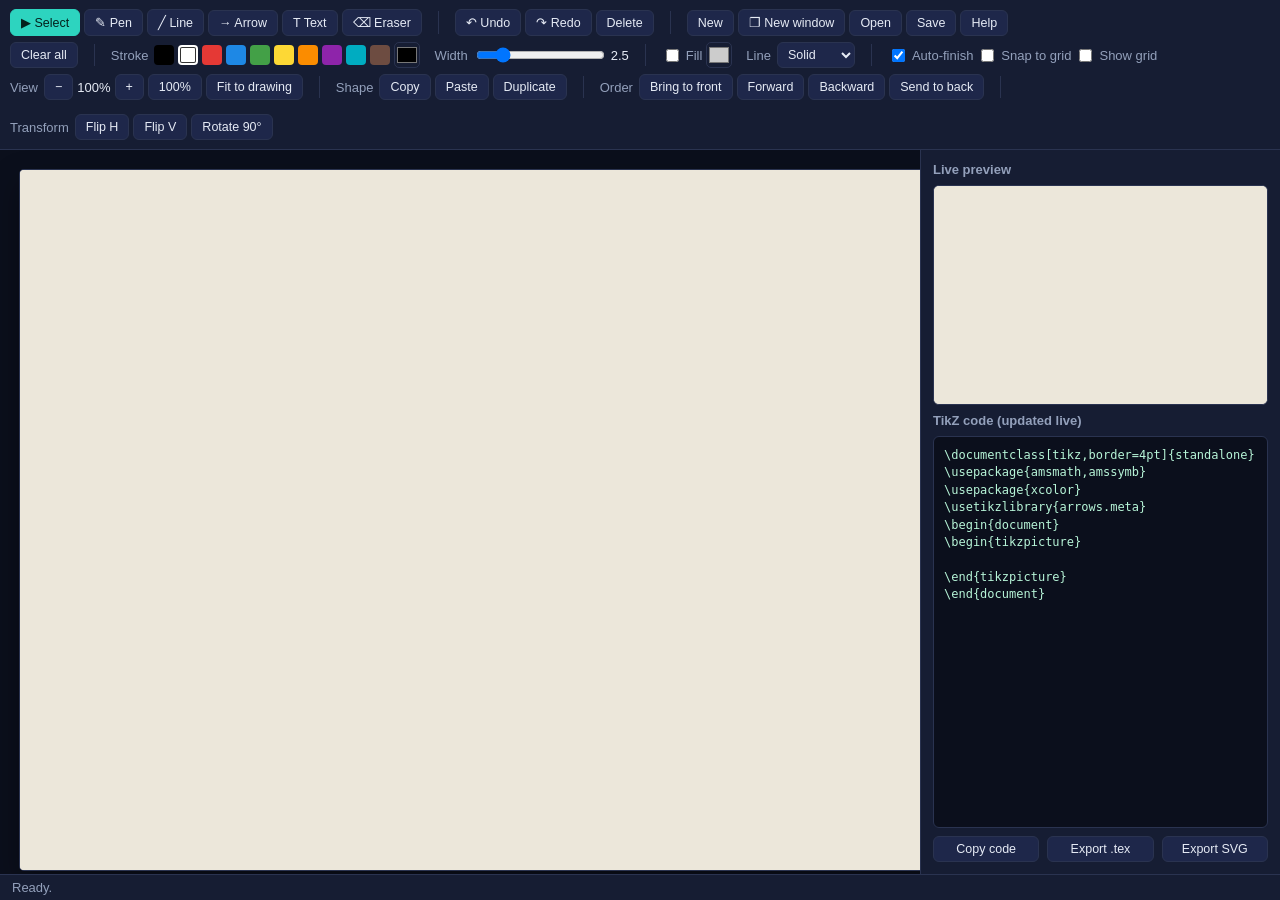
==== docs/index.html @ 329e1f2b "Add Google Search Console verification tag" ====
<!doctype html>
<html lang="fr">
<head>
<meta charset="utf-8" />
<meta name="viewport" content="width=device-width, initial-scale=1" />
<meta name="google-site-verification" content="nwSabsRumpGB6sOMVnJccjSqIy-mAOWAHp2JDzQthoU" />
<title>VanovaTikZSketch — hand-drawn geometry to LaTeX/TikZ</title>
<meta name="description" content="Free browser-based tool that turns hand-drawn geometry and topology sketches into clean TikZ/LaTeX code. Draw with pen, line, arrow and text tools, then export ready-to-compile TikZ, .tex or SVG -- no installation needed." />
<meta name="keywords" content="TikZ, LaTeX, geometry sketch, topology diagram, commutative diagram, quiver, hand-drawn to TikZ, math diagram tool, differential geometry" />
<link rel="canonical" href="https://vanovamaths.github.io/VanovaTikZSketch/" />
<meta property="og:title" content="VanovaTikZSketch — hand-drawn geometry to LaTeX/TikZ" />
<meta property="og:description" content="Free browser-based tool that turns hand-drawn geometry and topology sketches into clean TikZ/LaTeX code. No installation needed." />
<meta property="og:type" content="website" />
<meta property="og:url" content="https://vanovamaths.github.io/VanovaTikZSketch/" />
<meta name="twitter:card" content="summary" />
<meta name="twitter:title" content="VanovaTikZSketch — hand-drawn geometry to LaTeX/TikZ" />
<meta name="twitter:description" content="Free browser-based tool that turns hand-drawn geometry and topology sketches into clean TikZ/LaTeX code." />
<link rel="stylesheet" href="style.css" />
</head>
<body>
  <header id="toolbar">
    <!-- Row 1: Tools -->
    <div class="tb-row">
      <div class="tb-group" id="tools">
        <button data-tool="select" class="tool active" title="Select / Move (V)">&#9654; Select</button>
        <button data-tool="pen" class="tool" title="Pen (freehand)">&#9998; Pen</button>
        <button data-tool="line" class="tool" title="Line">&#9585; Line</button>
        <button data-tool="arrow" class="tool" title="Arrow">&#8594; Arrow</button>
        <button data-tool="text" class="tool" title="Text / LaTeX">T Text</button>
        <button data-tool="eraser" class="tool" title="Eraser">&#9003; Eraser</button>
      </div>
      <div class="tb-sep"></div>
      <div class="tb-group">
        <button id="btn-undo" title="Undo (Ctrl+Z)">&#8630; Undo</button>
        <button id="btn-redo" title="Redo (Ctrl+Shift+Z)">&#8631; Redo</button>
        <button id="btn-delete" title="Delete selected (Del)">Delete</button>
      </div>
      <div class="tb-sep"></div>
      <div class="tb-group">
        <button id="btn-new" title="New blank window (Ctrl+Shift+N)">New</button>
        <button id="btn-new-window" title="New blank window">&#10064; New window</button>
        <button id="btn-open" title="Open project (.json)">Open</button>
        <button id="btn-save" title="Save project (.json)">Save</button>
        <button id="btn-help" title="Help">Help</button>
      </div>
    </div>

    <!-- Row 2: Design (style / options / presets) -->
    <div class="tb-row">
      <div class="tb-group">
        <button id="btn-clear" title="Clear all">Clear all</button>
      </div>
      <div class="tb-sep"></div>
      <div class="tb-group">
        <span class="tb-label">Stroke</span>
        <div id="palette"></div>
        <input type="color" id="color-picker" value="#000000" title="Custom color" />
      </div>
      <div class="tb-group">
        <span class="tb-label">Width</span>
        <input type="range" id="width-slider" min="1" max="10" step="0.5" value="2.5" />
        <span id="width-value">2.5</span>
      </div>
      <div class="tb-sep"></div>
      <div class="tb-group">
        <label><input type="checkbox" id="fill-toggle" /> Fill</label>
        <input type="color" id="fill-color" value="#cccccc" title="Fill color" />
      </div>
      <div class="tb-group" id="head-style-group" style="display:none;">
        <span class="tb-label">Head</span>
        <select id="head-style">
          <option value="stealth">Stealth</option>
          <option value="classical">Classical</option>
          <option value="harpoon">Harpoon</option>
          <option value="none">None</option>
        </select>
      </div>
      <div class="tb-group" id="curve-group" style="display:none;" title="Quiver-style bend: curves a line/arrow away from a straight chord (used for parallel morphisms in commutative diagrams)">
        <span class="tb-label">Curve</span>
        <input type="range" id="curve-slider" min="-80" max="80" step="2" value="0" />
        <span id="curve-value">0</span>
        <button id="btn-reverse-arrow" title="Reverse direction (swap endpoints, keep the same curve)">&#8646; Reverse</button>
      </div>
      <div class="tb-group">
        <span class="tb-label">Line</span>
        <select id="line-style">
          <option value="solid">Solid</option>
          <option value="dashed">Dashed</option>
          <option value="dotted">Dotted</option>
        </select>
      </div>
      <div class="tb-sep"></div>
      <div class="tb-group">
        <label><input type="checkbox" id="auto-finish" checked /> Auto-finish</label>
        <label><input type="checkbox" id="snap-grid" /> Snap to grid</label>
        <label><input type="checkbox" id="show-grid" /> Show grid</label>
      </div>
    </div>

    <!-- Row 3: Navigation + Arrange -->
    <div class="tb-row">
      <div class="tb-group">
        <span class="tb-label">View</span>
        <button id="btn-zoom-out" title="Zoom out">&minus;</button>
        <span id="zoom-label">100%</span>
        <button id="btn-zoom-in" title="Zoom in">+</button>
        <button id="btn-zoom-reset" title="Reset zoom to 100%">100%</button>
        <button id="btn-fit" title="Frame the whole drawing">Fit to drawing</button>
      </div>
      <div class="tb-sep"></div>
      <div class="tb-group">
        <span class="tb-label">Shape</span>
        <button id="btn-copy-shape" title="Copy (Ctrl/Cmd+C)">Copy</button>
        <button id="btn-paste-shape" title="Paste (Ctrl/Cmd+V)">Paste</button>
        <button id="btn-duplicate-shape" title="Duplicate (Ctrl/Cmd+D)">Duplicate</button>
      </div>
      <div class="tb-sep"></div>
      <div class="tb-group">
        <span class="tb-label">Order</span>
        <button id="btn-front" title="Bring to front">Bring to front</button>
        <button id="btn-forward" title="Forward">Forward</button>
        <button id="btn-backward" title="Backward">Backward</button>
        <button id="btn-back" title="Send to back">Send to back</button>
      </div>
      <div class="tb-sep"></div>
      <div class="tb-group">
        <span class="tb-label">Transform</span>
        <button id="btn-flip-h" title="Mirror left-right">Flip H</button>
        <button id="btn-flip-v" title="Mirror top-bottom">Flip V</button>
        <button id="btn-rotate" title="Rotate 90° clockwise">Rotate 90&deg;</button>
      </div>
    </div>
  </header>

  <main id="workspace">
    <div id="canvas-wrap">
      <canvas id="canvas" width="1000" height="700"></canvas>
    </div>
    <aside id="side-panel">
      <div class="panel-title">Live preview</div>
      <div id="preview-wrap"><canvas id="preview-canvas" width="360" height="220"></canvas></div>

      <div class="panel-title">TikZ code (updated live)</div>
      <textarea id="tikz-output" readonly spellcheck="false"></textarea>
      <div class="panel-buttons">
        <button id="btn-copy">Copy code</button>
        <button id="btn-download-tex">Export .tex</button>
        <button id="btn-download-svg">Export SVG</button>
      </div>
    </aside>
  </main>

  <footer id="statusbar">
    <span id="status-text">Ready.</span>
  </footer>

  <input type="file" id="file-input" accept="application/json" style="display:none" />

  <script src="js/smoothing.js"></script>
  <script src="js/curvefit.js"></script>
  <script src="js/latex-render.js"></script>
  <script src="js/shapes.js"></script>
  <script src="js/tikz-export.js"></script>
  <script src="js/app.js"></script>
</body>
</html>
---- docs/style.css ----
:root {
  --bg: #0f1526;
  --bg2: #161d33;
  --accent: #2dd4bf;
  --accent2: #2563eb;
  --text: #e6ebf5;
  --muted: #93a0bb;
  --border: #2a3350;
}

* { box-sizing: border-box; }

html, body {
  margin: 0;
  height: 100%;
  background: var(--bg);
  color: var(--text);
  font-family: -apple-system, BlinkMacSystemFont, "Segoe UI", Helvetica, Arial, sans-serif;
  font-size: 13px;
}

body { display: flex; flex-direction: column; height: 100vh; }

#toolbar {
  background: var(--bg2);
  border-bottom: 1px solid var(--border);
  padding: 6px 10px;
}

.tb-row {
  display: flex;
  flex-wrap: wrap;
  align-items: center;
  gap: 14px;
  padding: 3px 0;
}

.tb-group {
  display: flex;
  align-items: center;
  gap: 4px;
}

.tb-sep {
  width: 1px;
  align-self: stretch;
  background: var(--border);
  margin: 2px 2px;
}

.tb-label { color: var(--muted); margin-right: 2px; }
.tb-group label { display: flex; align-items: center; gap: 4px; color: var(--muted); }

button, select, input[type="range"] {
  font-family: inherit;
  font-size: 12.5px;
}

button {
  background: #1e274a;
  color: var(--text);
  border: 1px solid var(--border);
  border-radius: 6px;
  padding: 5px 10px;
  cursor: pointer;
}

button:hover { background: #283058; }
button.active { background: var(--accent); color: #04211d; border-color: var(--accent); }

select {
  background: #1e274a;
  color: var(--text);
  border: 1px solid var(--border);
  border-radius: 6px;
  padding: 4px 6px;
}

#palette { display: flex; gap: 4px; }
#palette .swatch {
  width: 20px; height: 20px; border-radius: 4px; cursor: pointer;
  border: 2px solid transparent;
}
#palette .swatch.active { border-color: var(--accent); }

input[type="color"] {
  width: 26px; height: 26px; padding: 0; border: 1px solid var(--border);
  border-radius: 5px; background: none; cursor: pointer;
}

#workspace {
  flex: 1;
  display: flex;
  overflow: hidden;
}

#canvas-wrap {
  flex: 1;
  overflow: auto;
  background: #0b0f1c;
  display: flex;
  align-items: flex-start;
  justify-content: flex-start;
  padding: 20px;
}

#canvas {
  background: #ece7da;
  border-radius: 4px;
  box-shadow: 0 0 0 1px var(--border), 0 12px 30px rgba(0,0,0,0.35);
  cursor: crosshair;
  touch-action: none;
}

#side-panel {
  width: 360px;
  border-left: 1px solid var(--border);
  background: var(--bg2);
  display: flex;
  flex-direction: column;
  padding: 12px;
  gap: 8px;
}

.panel-title { color: var(--muted); font-weight: 600; }

#preview-wrap {
  background: #ece7da;
  border: 1px solid var(--border);
  border-radius: 6px;
  height: 220px;
  display: flex;
  align-items: center;
  justify-content: center;
  overflow: hidden;
}
#preview-canvas { width: 100%; height: 100%; }

#tikz-output {
  flex: 1;
  min-height: 160px;
  resize: none;
  background: #0b0f1c;
  color: #b7f5d8;
  border: 1px solid var(--border);
  border-radius: 6px;
  padding: 10px;
  font-family: ui-monospace, SFMono-Regular, Menlo, Consolas, monospace;
  font-size: 12px;
  line-height: 1.45;
}

.panel-buttons { display: flex; gap: 8px; }
.panel-buttons button { flex: 1; }

#statusbar {
  background: var(--bg2);
  border-top: 1px solid var(--border);
  padding: 5px 12px;
  display: flex;
  justify-content: space-between;
  color: var(--muted);
}
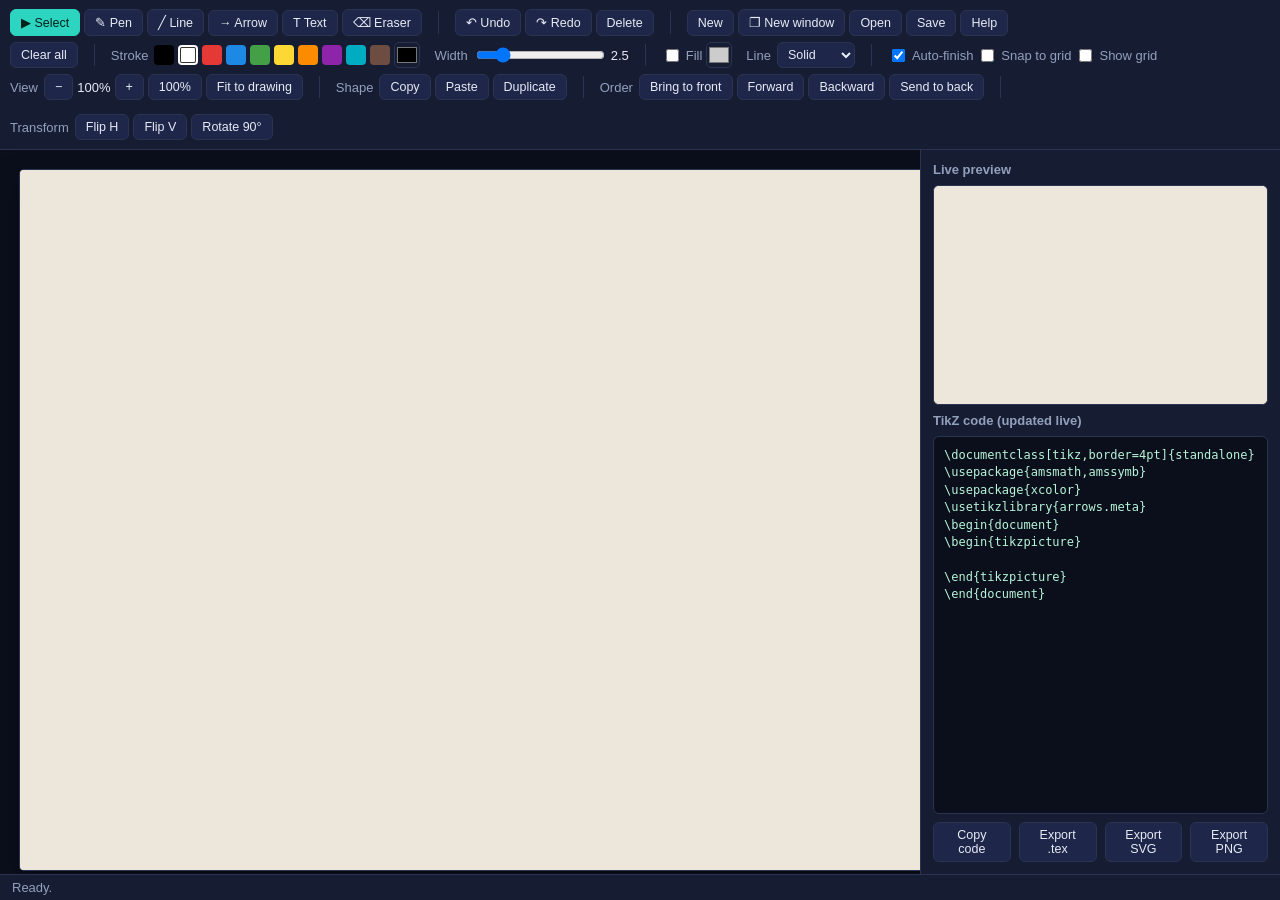
==== commit 40e16210: "Fix unused color export, add PNG export, add text font-size control" ====
--- a/docs/index.html
+++ b/docs/index.html
@@ -60,6 +60,11 @@
         <span class="tb-label">Width</span>
         <input type="range" id="width-slider" min="1" max="10" step="0.5" value="2.5" />
         <span id="width-value">2.5</span>
+      </div>
+      <div class="tb-group" id="fontsize-group" style="display:none;" title="Text size (object names, symbols)">
+        <span class="tb-label">Font size</span>
+        <input type="range" id="fontsize-slider" min="10" max="48" step="1" value="16" />
+        <span id="fontsize-value">16</span>
       </div>
       <div class="tb-sep"></div>
       <div class="tb-group">
@@ -146,6 +151,7 @@
         <button id="btn-copy">Copy code</button>
         <button id="btn-download-tex">Export .tex</button>
         <button id="btn-download-svg">Export SVG</button>
+        <button id="btn-download-png">Export PNG</button>
       </div>
     </aside>
   </main>
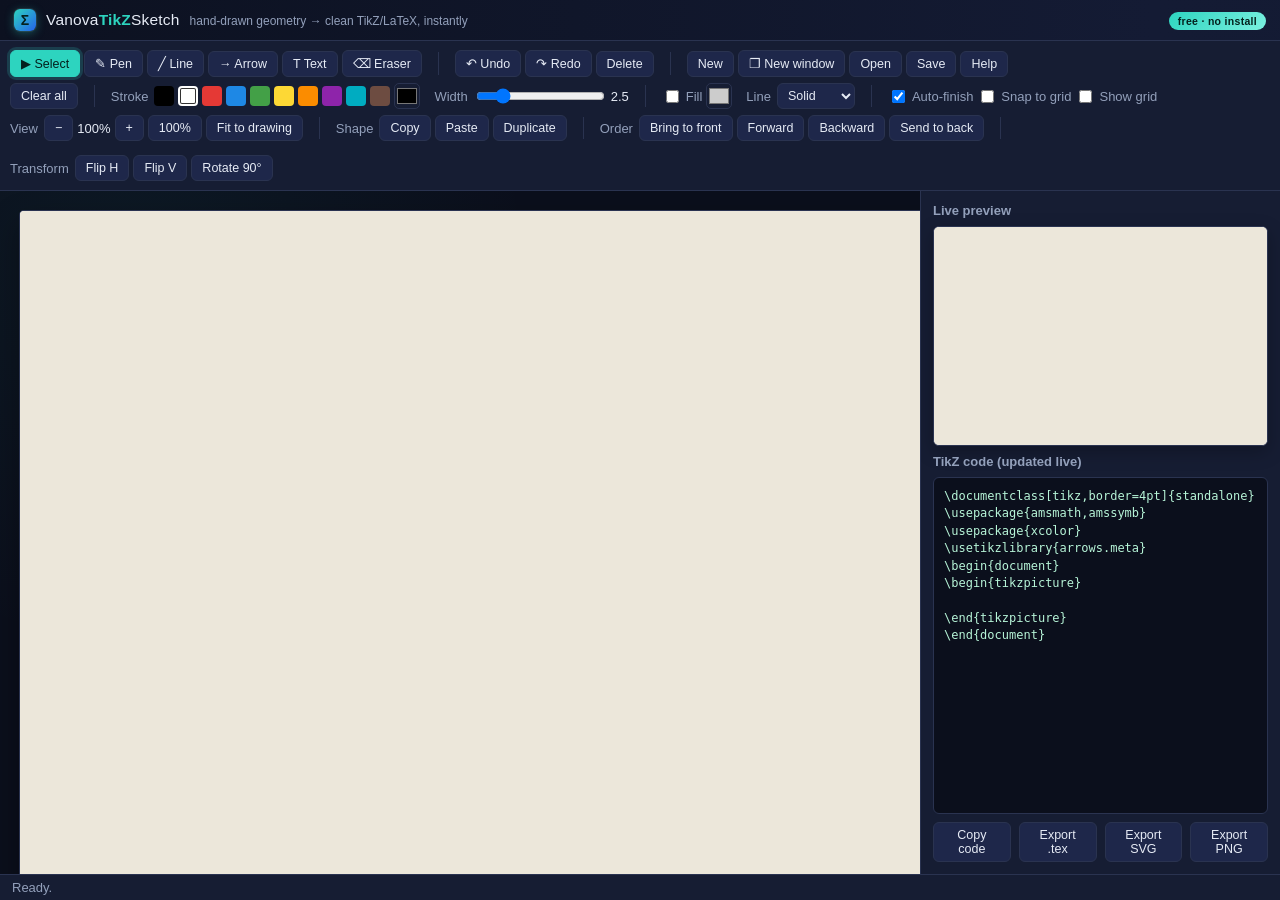
==== commit d1e68e82: "Sharper PNG export, infinite canvas in all directions, animated/polished UI" ====
--- a/docs/index.html
+++ b/docs/index.html
@@ -18,6 +18,15 @@
 <link rel="stylesheet" href="style.css" />
 </head>
 <body>
+  <div id="brandbar">
+    <div id="brandbar-inner">
+      <span id="brand-mark">&Sigma;</span>
+      <span id="brand-name">Vanova<strong>TikZ</strong>Sketch</span>
+      <span id="brand-tagline">hand-drawn geometry &rarr; clean TikZ/LaTeX, instantly</span>
+      <span id="brand-badge">free &middot; no install</span>
+    </div>
+  </div>
+
   <header id="toolbar">
     <!-- Row 1: Tools -->
     <div class="tb-row">
@@ -170,3 +179,4 @@
   <script src="js/app.js"></script>
 </body>
 </html>
+
--- a/docs/style.css
+++ b/docs/style.css
@@ -21,10 +21,81 @@
 
 body { display: flex; flex-direction: column; height: 100vh; }
 
+/* ------------------------------------------------------------ brand bar */
+#brandbar {
+  background: linear-gradient(90deg, #0c1120, #141b34 45%, #101a30 100%);
+  background-size: 200% 100%;
+  animation: brandSheen 10s ease-in-out infinite;
+  border-bottom: 1px solid var(--border);
+  padding: 9px 14px;
+  overflow: hidden;
+}
+@keyframes brandSheen {
+  0%, 100% { background-position: 0% 50%; }
+  50% { background-position: 100% 50%; }
+}
+#brandbar-inner {
+  display: flex;
+  align-items: baseline;
+  gap: 10px;
+  max-width: 1400px;
+  margin: 0 auto;
+  animation: fadeInDown 0.5s ease both;
+}
+#brand-mark {
+  display: inline-flex;
+  align-items: center;
+  justify-content: center;
+  width: 22px; height: 22px;
+  border-radius: 6px;
+  background: linear-gradient(135deg, var(--accent), var(--accent2));
+  color: #04211d;
+  font-weight: 800;
+  font-size: 14px;
+  line-height: 1;
+  box-shadow: 0 0 0 1px rgba(255,255,255,0.08), 0 2px 10px rgba(45,212,191,0.35);
+}
+#brand-name {
+  font-size: 15.5px;
+  font-weight: 500;
+  letter-spacing: 0.2px;
+  color: var(--text);
+}
+#brand-name strong {
+  color: var(--accent);
+  font-weight: 800;
+}
+#brand-tagline {
+  color: var(--muted);
+  font-size: 12px;
+  flex: 1;
+}
+#brand-badge {
+  font-size: 10.5px;
+  color: #04211d;
+  background: linear-gradient(135deg, var(--accent), #7bf0e0);
+  padding: 3px 9px;
+  border-radius: 999px;
+  font-weight: 700;
+  letter-spacing: 0.3px;
+  white-space: nowrap;
+}
+
+@keyframes fadeInDown {
+  from { opacity: 0; transform: translateY(-6px); }
+  to { opacity: 1; transform: translateY(0); }
+}
+@keyframes fadeInUp {
+  from { opacity: 0; transform: translateY(10px); }
+  to { opacity: 1; transform: translateY(0); }
+}
+
 #toolbar {
   background: var(--bg2);
   border-bottom: 1px solid var(--border);
   padding: 6px 10px;
+  animation: fadeInDown 0.5s ease both;
+  animation-delay: 0.05s;
 }
 
 .tb-row {
@@ -63,10 +134,28 @@
   border-radius: 6px;
   padding: 5px 10px;
   cursor: pointer;
-}
-
-button:hover { background: #283058; }
-button.active { background: var(--accent); color: #04211d; border-color: var(--accent); }
+  transition: background-color 0.15s ease, border-color 0.15s ease,
+              transform 0.1s ease, box-shadow 0.15s ease;
+}
+
+button:hover { background: #283058; border-color: #394480; transform: translateY(-1px); }
+button:active { transform: translateY(0); }
+button.active {
+  background: var(--accent);
+  color: #04211d;
+  border-color: var(--accent);
+  box-shadow: 0 0 0 3px rgba(45,212,191,0.18);
+  animation: activePulse 2.2s ease-in-out infinite;
+}
+@keyframes activePulse {
+  0%, 100% { box-shadow: 0 0 0 3px rgba(45,212,191,0.18); }
+  50% { box-shadow: 0 0 0 5px rgba(45,212,191,0.30); }
+}
+
+button:focus-visible, select:focus-visible, input:focus-visible {
+  outline: 2px solid var(--accent);
+  outline-offset: 1px;
+}
 
 select {
   background: #1e274a;
@@ -74,14 +163,17 @@
   border: 1px solid var(--border);
   border-radius: 6px;
   padding: 4px 6px;
+  transition: border-color 0.15s ease;
 }
 
 #palette { display: flex; gap: 4px; }
 #palette .swatch {
   width: 20px; height: 20px; border-radius: 4px; cursor: pointer;
   border: 2px solid transparent;
-}
-#palette .swatch.active { border-color: var(--accent); }
+  transition: transform 0.12s ease, border-color 0.12s ease;
+}
+#palette .swatch:hover { transform: scale(1.15); }
+#palette .swatch.active { border-color: var(--accent); transform: scale(1.1); }
 
 input[type="color"] {
   width: 26px; height: 26px; padding: 0; border: 1px solid var(--border);
@@ -92,12 +184,17 @@
   flex: 1;
   display: flex;
   overflow: hidden;
+  animation: fadeInUp 0.5s ease both;
+  animation-delay: 0.1s;
 }
 
 #canvas-wrap {
   flex: 1;
   overflow: auto;
   background: #0b0f1c;
+  background-image:
+    radial-gradient(circle at 15% 10%, rgba(45,212,191,0.05), transparent 40%),
+    radial-gradient(circle at 85% 90%, rgba(37,99,235,0.06), transparent 45%);
   display: flex;
   align-items: flex-start;
   justify-content: flex-start;
@@ -105,11 +202,12 @@
 }
 
 #canvas {
-  background: #ece7da;
+  background: #f7f6f1;
   border-radius: 4px;
   box-shadow: 0 0 0 1px var(--border), 0 12px 30px rgba(0,0,0,0.35);
   cursor: crosshair;
   touch-action: none;
+  transition: box-shadow 0.2s ease;
 }
 
 #side-panel {
@@ -125,7 +223,7 @@
 .panel-title { color: var(--muted); font-weight: 600; }
 
 #preview-wrap {
-  background: #ece7da;
+  background: #f7f6f1;
   border: 1px solid var(--border);
   border-radius: 6px;
   height: 220px;
@@ -133,6 +231,7 @@
   align-items: center;
   justify-content: center;
   overflow: hidden;
+  box-shadow: 0 6px 18px rgba(0,0,0,0.25);
 }
 #preview-canvas { width: 100%; height: 100%; }
 
@@ -152,6 +251,7 @@
 
 .panel-buttons { display: flex; gap: 8px; }
 .panel-buttons button { flex: 1; }
+.panel-buttons button:hover { background: linear-gradient(135deg, #283058, #32407a); }
 
 #statusbar {
   background: var(--bg2);
@@ -161,3 +261,11 @@
   justify-content: space-between;
   color: var(--muted);
 }
+#status-text { transition: color 0.2s ease; }
+
+@media (prefers-reduced-motion: reduce) {
+  #brandbar, #brandbar-inner, #toolbar, #workspace, button.active {
+    animation: none !important;
+  }
+}
+
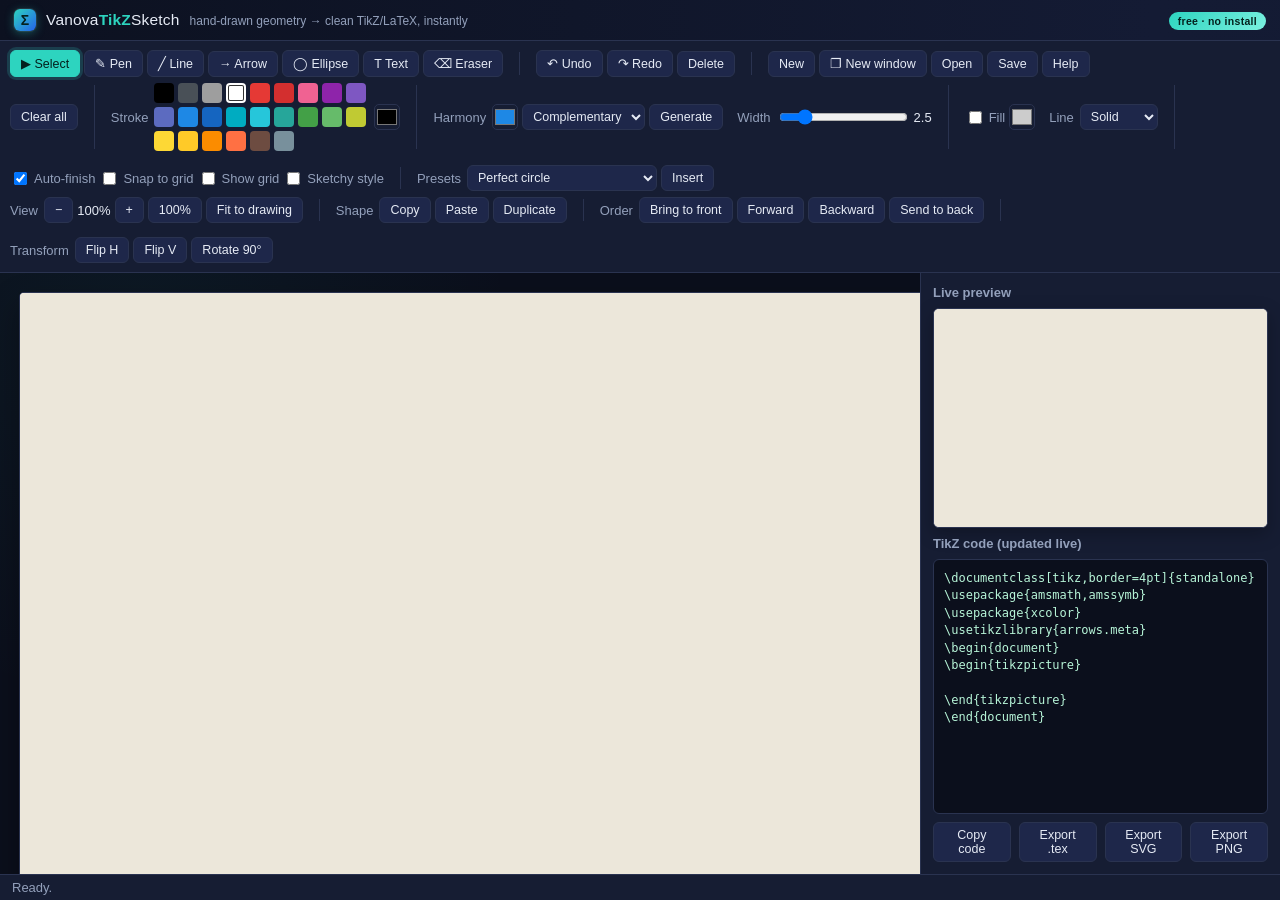
==== commit ff42d3ab: "v2: harmonious palette generator, sketchy/hand-drawn style toggle, ellipse tool, shape presets, infi" ====
--- a/docs/index.html
+++ b/docs/index.html
@@ -35,6 +35,7 @@
         <button data-tool="pen" class="tool" title="Pen (freehand)">&#9998; Pen</button>
         <button data-tool="line" class="tool" title="Line">&#9585; Line</button>
         <button data-tool="arrow" class="tool" title="Arrow">&#8594; Arrow</button>
+        <button data-tool="ellipse" class="tool" title="Ellipse / Circle (click and drag)">&#9711; Ellipse</button>
         <button data-tool="text" class="tool" title="Text / LaTeX">T Text</button>
         <button data-tool="eraser" class="tool" title="Eraser">&#9003; Eraser</button>
       </div>
@@ -64,6 +65,19 @@
         <span class="tb-label">Stroke</span>
         <div id="palette"></div>
         <input type="color" id="color-picker" value="#000000" title="Custom color" />
+      </div>
+      <div class="tb-sep"></div>
+      <div class="tb-group" id="harmony-group" title="Generate a harmonious color palette from a base color (complementary / analogous / triadic / tetradic)">
+        <span class="tb-label">Harmony</span>
+        <input type="color" id="harmony-base" value="#1e88e5" title="Base color" />
+        <select id="harmony-scheme">
+          <option value="complementary">Complementary</option>
+          <option value="analogous">Analogous</option>
+          <option value="triadic">Triadic</option>
+          <option value="tetradic">Tetradic</option>
+        </select>
+        <button id="btn-generate-palette">Generate</button>
+        <div id="palette-generated"></div>
       </div>
       <div class="tb-group">
         <span class="tb-label">Width</span>
@@ -108,6 +122,13 @@
         <label><input type="checkbox" id="auto-finish" checked /> Auto-finish</label>
         <label><input type="checkbox" id="snap-grid" /> Snap to grid</label>
         <label><input type="checkbox" id="show-grid" /> Show grid</label>
+        <label title="Hand-drawn, rough.js/Excalidraw-inspired outline style"><input type="checkbox" id="sketchy-mode" /> Sketchy style</label>
+      </div>
+      <div class="tb-sep"></div>
+      <div class="tb-group">
+        <span class="tb-label">Presets</span>
+        <select id="preset-select"></select>
+        <button id="btn-insert-preset" title="Insert a ready-made shape, centered on the current view">Insert</button>
       </div>
     </div>
 
@@ -176,7 +197,7 @@
   <script src="js/latex-render.js"></script>
   <script src="js/shapes.js"></script>
   <script src="js/tikz-export.js"></script>
+  <script src="js/presets.js"></script>
   <script src="js/app.js"></script>
 </body>
 </html>
-
--- a/docs/style.css
+++ b/docs/style.css
@@ -166,14 +166,17 @@
   transition: border-color 0.15s ease;
 }
 
-#palette { display: flex; gap: 4px; }
-#palette .swatch {
+#palette { display: flex; flex-wrap: wrap; gap: 4px; max-width: 216px; }
+#palette-generated { display: flex; flex-wrap: wrap; gap: 4px; max-width: 168px; margin-left: 6px; }
+#palette .swatch, #palette-generated .swatch {
   width: 20px; height: 20px; border-radius: 4px; cursor: pointer;
   border: 2px solid transparent;
   transition: transform 0.12s ease, border-color 0.12s ease;
 }
-#palette .swatch:hover { transform: scale(1.15); }
+#palette .swatch:hover, #palette-generated .swatch:hover { transform: scale(1.15); }
 #palette .swatch.active { border-color: var(--accent); transform: scale(1.1); }
+#palette-generated:empty { display: none; }
+#harmony-group { flex-wrap: wrap; max-width: 320px; }
 
 input[type="color"] {
   width: 26px; height: 26px; padding: 0; border: 1px solid var(--border);
@@ -208,6 +211,7 @@
   cursor: crosshair;
   touch-action: none;
   transition: box-shadow 0.2s ease;
+  will-change: transform; /* smoother zoom scaling (GPU-composited) */
 }
 
 #side-panel {
@@ -268,4 +272,3 @@
     animation: none !important;
   }
 }
-
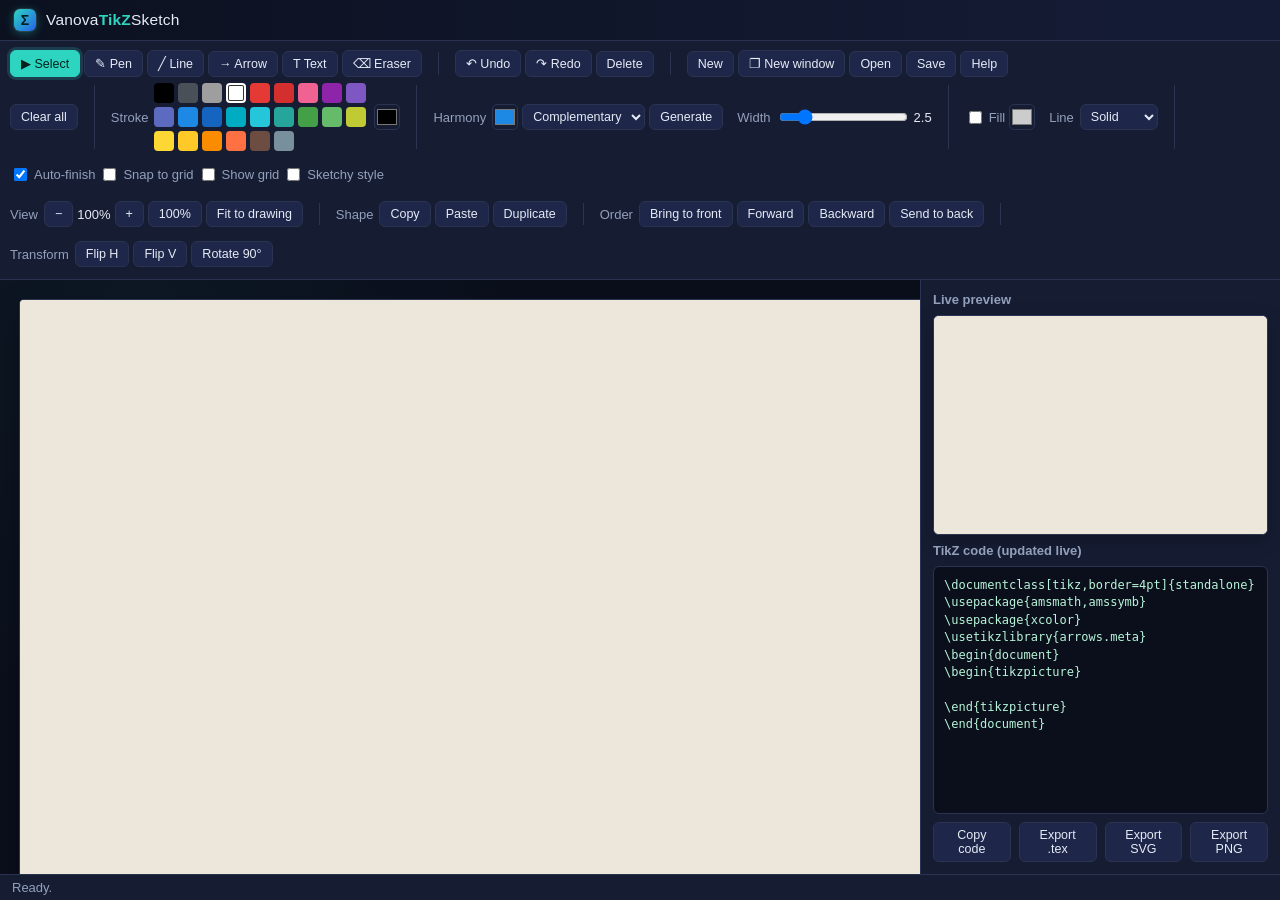
==== commit 7ed0b1de: "Update index.html by removing unnecessary elements Removed brand tagline and some toolbar buttons." ====
--- a/docs/index.html
+++ b/docs/index.html
@@ -22,8 +22,6 @@
     <div id="brandbar-inner">
       <span id="brand-mark">&Sigma;</span>
       <span id="brand-name">Vanova<strong>TikZ</strong>Sketch</span>
-      <span id="brand-tagline">hand-drawn geometry &rarr; clean TikZ/LaTeX, instantly</span>
-      <span id="brand-badge">free &middot; no install</span>
     </div>
   </div>
 
@@ -35,7 +33,6 @@
         <button data-tool="pen" class="tool" title="Pen (freehand)">&#9998; Pen</button>
         <button data-tool="line" class="tool" title="Line">&#9585; Line</button>
         <button data-tool="arrow" class="tool" title="Arrow">&#8594; Arrow</button>
-        <button data-tool="ellipse" class="tool" title="Ellipse / Circle (click and drag)">&#9711; Ellipse</button>
         <button data-tool="text" class="tool" title="Text / LaTeX">T Text</button>
         <button data-tool="eraser" class="tool" title="Eraser">&#9003; Eraser</button>
       </div>
@@ -124,14 +121,7 @@
         <label><input type="checkbox" id="show-grid" /> Show grid</label>
         <label title="Hand-drawn, rough.js/Excalidraw-inspired outline style"><input type="checkbox" id="sketchy-mode" /> Sketchy style</label>
       </div>
-      <div class="tb-sep"></div>
-      <div class="tb-group">
-        <span class="tb-label">Presets</span>
-        <select id="preset-select"></select>
-        <button id="btn-insert-preset" title="Insert a ready-made shape, centered on the current view">Insert</button>
-      </div>
-    </div>
-
+     
     <!-- Row 3: Navigation + Arrange -->
     <div class="tb-row">
       <div class="tb-group">
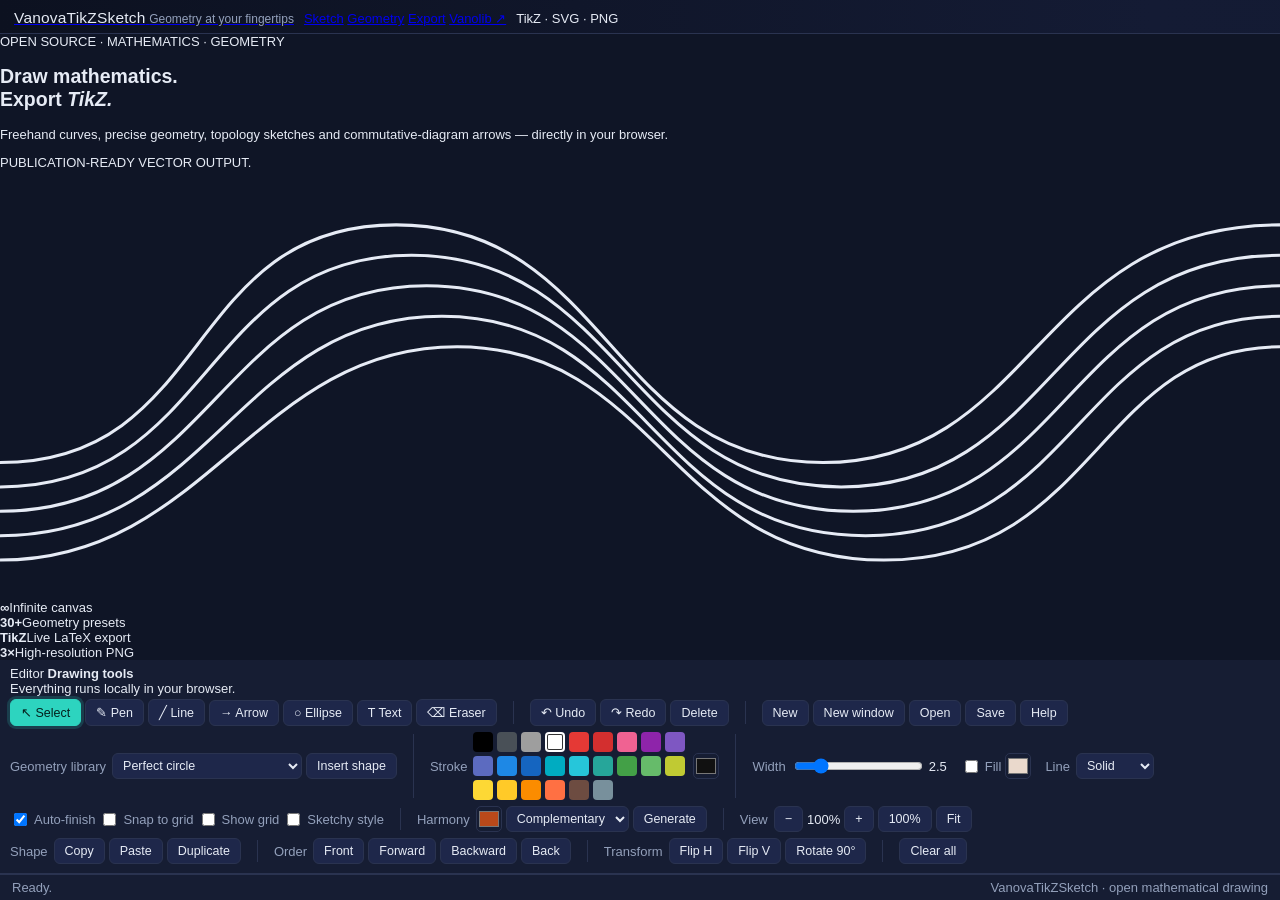
==== commit 56134770: "Redesign web editor with Vanolib visual language" ====
--- a/docs/index.html
+++ b/docs/index.html
@@ -1,72 +1,163 @@
 <!doctype html>
-<html lang="fr">
+<html lang="en">
 <head>
 <meta charset="utf-8" />
 <meta name="viewport" content="width=device-width, initial-scale=1" />
 <meta name="google-site-verification" content="nwSabsRumpGB6sOMVnJccjSqIy-mAOWAHp2JDzQthoU" />
-<title>VanovaTikZSketch — hand-drawn geometry to LaTeX/TikZ</title>
-<meta name="description" content="Free browser-based tool that turns hand-drawn geometry and topology sketches into clean TikZ/LaTeX code. Draw with pen, line, arrow and text tools, then export ready-to-compile TikZ, .tex or SVG -- no installation needed." />
+<title>VanovaTikZSketch — geometry at your fingertips</title>
+<meta name="description" content="A browser-based geometry sketcher for mathematicians. Draw freehand or insert precise geometric forms, then export clean TikZ/LaTeX, SVG and high-resolution PNG." />
 <meta name="keywords" content="TikZ, LaTeX, geometry sketch, topology diagram, commutative diagram, quiver, hand-drawn to TikZ, math diagram tool, differential geometry" />
 <link rel="canonical" href="https://vanovamaths.github.io/VanovaTikZSketch/" />
-<meta property="og:title" content="VanovaTikZSketch — hand-drawn geometry to LaTeX/TikZ" />
-<meta property="og:description" content="Free browser-based tool that turns hand-drawn geometry and topology sketches into clean TikZ/LaTeX code. No installation needed." />
+<meta property="og:title" content="VanovaTikZSketch — geometry at your fingertips" />
+<meta property="og:description" content="Draw mathematical geometry in the browser and export publication-ready TikZ/LaTeX, SVG and PNG." />
 <meta property="og:type" content="website" />
 <meta property="og:url" content="https://vanovamaths.github.io/VanovaTikZSketch/" />
 <meta name="twitter:card" content="summary" />
-<meta name="twitter:title" content="VanovaTikZSketch — hand-drawn geometry to LaTeX/TikZ" />
-<meta name="twitter:description" content="Free browser-based tool that turns hand-drawn geometry and topology sketches into clean TikZ/LaTeX code." />
 <link rel="stylesheet" href="style.css" />
 </head>
 <body>
-  <div id="brandbar">
+  <header id="brandbar">
     <div id="brandbar-inner">
-      <span id="brand-mark">&Sigma;</span>
-      <span id="brand-name">Vanova<strong>TikZ</strong>Sketch</span>
-    </div>
-  </div>
-
-  <header id="toolbar">
-    <!-- Row 1: Tools -->
-    <div class="tb-row">
+      <a id="brand-lockup" href="./" aria-label="VanovaTikZSketch home">
+        <span id="brand-name">VanovaTikZSketch</span>
+        <span id="brand-tagline">Geometry at your fingertips</span>
+      </a>
+      <nav id="brand-nav" aria-label="Primary navigation">
+        <a class="active" href="#workspace">Sketch</a>
+        <a href="#geometry-tools">Geometry</a>
+        <a href="#side-panel">Export</a>
+        <a href="https://vanovamaths.github.io/vanolib/" target="_blank" rel="noopener">Vanolib ↗</a>
+      </nav>
+      <div id="brand-search" aria-hidden="true">TikZ · SVG · PNG</div>
+    </div>
+  </header>
+
+  <section id="editor-intro" aria-label="Editor introduction">
+    <div class="intro-eyebrow">OPEN SOURCE · MATHEMATICS · GEOMETRY</div>
+    <div class="intro-grid">
+      <h1>Draw mathematics.<br />Export <em>TikZ.</em></h1>
+      <div class="intro-copy">
+        <p>Freehand curves, precise geometry, topology sketches and commutative-diagram arrows — directly in your browser.</p>
+        <div class="intro-rule"><span></span> PUBLICATION-READY VECTOR OUTPUT.</div>
+      </div>
+      <div class="intro-wave" aria-hidden="true">
+        <svg viewBox="0 0 420 140" role="presentation">
+          <g fill="none" stroke="currentColor" stroke-width="1">
+            <path d="M0 112 C70 112 72 38 140 38 S210 112 280 112 S350 38 420 38"/>
+            <path d="M0 120 C70 120 78 48 145 48 S214 120 284 120 S354 48 420 48"/>
+            <path d="M0 128 C68 128 84 58 150 58 S220 128 290 128 S360 58 420 58"/>
+            <path d="M0 104 C70 104 66 28 135 28 S206 104 276 104 S346 28 420 28"/>
+            <path d="M0 96 C70 96 60 18 130 18 S200 96 270 96 S340 18 420 18"/>
+          </g>
+        </svg>
+      </div>
+    </div>
+    <div class="intro-stats">
+      <div><strong>∞</strong><span>Infinite canvas</span></div>
+      <div><strong>30+</strong><span>Geometry presets</span></div>
+      <div><strong>TikZ</strong><span>Live LaTeX export</span></div>
+      <div><strong>3×</strong><span>High-resolution PNG</span></div>
+    </div>
+  </section>
+
+  <header id="toolbar" aria-label="Drawing toolbar">
+    <div class="toolbar-heading">
+      <div>
+        <span class="toolbar-kicker">Editor</span>
+        <strong>Drawing tools</strong>
+      </div>
+      <span class="toolbar-note">Everything runs locally in your browser.</span>
+    </div>
+
+    <div class="tb-row tb-row--primary">
       <div class="tb-group" id="tools">
-        <button data-tool="select" class="tool active" title="Select / Move (V)">&#9654; Select</button>
-        <button data-tool="pen" class="tool" title="Pen (freehand)">&#9998; Pen</button>
-        <button data-tool="line" class="tool" title="Line">&#9585; Line</button>
-        <button data-tool="arrow" class="tool" title="Arrow">&#8594; Arrow</button>
+        <button data-tool="select" class="tool active" title="Select / Move (V)">↖ Select</button>
+        <button data-tool="pen" class="tool" title="Pen (freehand)">✎ Pen</button>
+        <button data-tool="line" class="tool" title="Line / segment">╱ Line</button>
+        <button data-tool="arrow" class="tool" title="Arrow / vector">→ Arrow</button>
+        <button data-tool="ellipse" class="tool" title="Ellipse">○ Ellipse</button>
         <button data-tool="text" class="tool" title="Text / LaTeX">T Text</button>
-        <button data-tool="eraser" class="tool" title="Eraser">&#9003; Eraser</button>
-      </div>
-      <div class="tb-sep"></div>
-      <div class="tb-group">
-        <button id="btn-undo" title="Undo (Ctrl+Z)">&#8630; Undo</button>
-        <button id="btn-redo" title="Redo (Ctrl+Shift+Z)">&#8631; Redo</button>
+        <button data-tool="eraser" class="tool" title="Eraser">⌫ Eraser</button>
+      </div>
+      <div class="tb-sep"></div>
+      <div class="tb-group">
+        <button id="btn-undo" title="Undo (Ctrl+Z)">↶ Undo</button>
+        <button id="btn-redo" title="Redo (Ctrl+Shift+Z)">↷ Redo</button>
         <button id="btn-delete" title="Delete selected (Del)">Delete</button>
       </div>
       <div class="tb-sep"></div>
       <div class="tb-group">
-        <button id="btn-new" title="New blank window (Ctrl+Shift+N)">New</button>
-        <button id="btn-new-window" title="New blank window">&#10064; New window</button>
+        <button id="btn-new" title="Clear drawing">New</button>
+        <button id="btn-new-window" title="Open a new blank window">New window</button>
         <button id="btn-open" title="Open project (.json)">Open</button>
         <button id="btn-save" title="Save project (.json)">Save</button>
         <button id="btn-help" title="Help">Help</button>
       </div>
     </div>
 
-    <!-- Row 2: Design (style / options / presets) -->
-    <div class="tb-row">
-      <div class="tb-group">
-        <button id="btn-clear" title="Clear all">Clear all</button>
+    <div class="tb-row" id="geometry-tools">
+      <div class="tb-group geometry-group">
+        <span class="tb-label">Geometry library</span>
+        <select id="preset-select" aria-label="Geometry preset"></select>
+        <button id="btn-insert-preset" class="accent-button" title="Insert the selected geometry preset into the current view">Insert shape</button>
       </div>
       <div class="tb-sep"></div>
       <div class="tb-group">
         <span class="tb-label">Stroke</span>
         <div id="palette"></div>
-        <input type="color" id="color-picker" value="#000000" title="Custom color" />
-      </div>
-      <div class="tb-sep"></div>
-      <div class="tb-group" id="harmony-group" title="Generate a harmonious color palette from a base color (complementary / analogous / triadic / tetradic)">
+        <input type="color" id="color-picker" value="#111111" title="Custom stroke color" />
+      </div>
+      <div class="tb-sep"></div>
+      <div class="tb-group compact-control">
+        <span class="tb-label">Width</span>
+        <input type="range" id="width-slider" min="1" max="10" step="0.5" value="2.5" />
+        <span id="width-value">2.5</span>
+      </div>
+      <div class="tb-group" id="fontsize-group" style="display:none;" title="Text size">
+        <span class="tb-label">Font size</span>
+        <input type="range" id="fontsize-slider" min="10" max="48" step="1" value="16" />
+        <span id="fontsize-value">16</span>
+      </div>
+      <div class="tb-group">
+        <label><input type="checkbox" id="fill-toggle" /> Fill</label>
+        <input type="color" id="fill-color" value="#ead9cc" title="Fill color" />
+      </div>
+      <div class="tb-group" id="head-style-group" style="display:none;">
+        <span class="tb-label">Head</span>
+        <select id="head-style">
+          <option value="stealth">Stealth</option>
+          <option value="classical">Classical</option>
+          <option value="harpoon">Harpoon</option>
+          <option value="none">None</option>
+        </select>
+      </div>
+      <div class="tb-group" id="curve-group" style="display:none;" title="Quiver-style bend">
+        <span class="tb-label">Curve</span>
+        <input type="range" id="curve-slider" min="-80" max="80" step="2" value="0" />
+        <span id="curve-value">0</span>
+        <button id="btn-reverse-arrow" title="Reverse direction">⇆ Reverse</button>
+      </div>
+      <div class="tb-group">
+        <span class="tb-label">Line</span>
+        <select id="line-style">
+          <option value="solid">Solid</option>
+          <option value="dashed">Dashed</option>
+          <option value="dotted">Dotted</option>
+        </select>
+      </div>
+    </div>
+
+    <div class="tb-row tb-row--secondary">
+      <div class="tb-group">
+        <label><input type="checkbox" id="auto-finish" checked /> Auto-finish</label>
+        <label><input type="checkbox" id="snap-grid" /> Snap to grid</label>
+        <label><input type="checkbox" id="show-grid" /> Show grid</label>
+        <label><input type="checkbox" id="sketchy-mode" /> Sketchy style</label>
+      </div>
+      <div class="tb-sep"></div>
+      <div class="tb-group" id="harmony-group" title="Generate a harmonious palette from a base color">
         <span class="tb-label">Harmony</span>
-        <input type="color" id="harmony-base" value="#1e88e5" title="Base color" />
+        <input type="color" id="harmony-base" value="#b9491a" title="Base color" />
         <select id="harmony-scheme">
           <option value="complementary">Complementary</option>
           <option value="analogous">Analogous</option>
@@ -76,63 +167,18 @@
         <button id="btn-generate-palette">Generate</button>
         <div id="palette-generated"></div>
       </div>
-      <div class="tb-group">
-        <span class="tb-label">Width</span>
-        <input type="range" id="width-slider" min="1" max="10" step="0.5" value="2.5" />
-        <span id="width-value">2.5</span>
-      </div>
-      <div class="tb-group" id="fontsize-group" style="display:none;" title="Text size (object names, symbols)">
-        <span class="tb-label">Font size</span>
-        <input type="range" id="fontsize-slider" min="10" max="48" step="1" value="16" />
-        <span id="fontsize-value">16</span>
-      </div>
-      <div class="tb-sep"></div>
-      <div class="tb-group">
-        <label><input type="checkbox" id="fill-toggle" /> Fill</label>
-        <input type="color" id="fill-color" value="#cccccc" title="Fill color" />
-      </div>
-      <div class="tb-group" id="head-style-group" style="display:none;">
-        <span class="tb-label">Head</span>
-        <select id="head-style">
-          <option value="stealth">Stealth</option>
-          <option value="classical">Classical</option>
-          <option value="harpoon">Harpoon</option>
-          <option value="none">None</option>
-        </select>
-      </div>
-      <div class="tb-group" id="curve-group" style="display:none;" title="Quiver-style bend: curves a line/arrow away from a straight chord (used for parallel morphisms in commutative diagrams)">
-        <span class="tb-label">Curve</span>
-        <input type="range" id="curve-slider" min="-80" max="80" step="2" value="0" />
-        <span id="curve-value">0</span>
-        <button id="btn-reverse-arrow" title="Reverse direction (swap endpoints, keep the same curve)">&#8646; Reverse</button>
-      </div>
-      <div class="tb-group">
-        <span class="tb-label">Line</span>
-        <select id="line-style">
-          <option value="solid">Solid</option>
-          <option value="dashed">Dashed</option>
-          <option value="dotted">Dotted</option>
-        </select>
-      </div>
-      <div class="tb-sep"></div>
-      <div class="tb-group">
-        <label><input type="checkbox" id="auto-finish" checked /> Auto-finish</label>
-        <label><input type="checkbox" id="snap-grid" /> Snap to grid</label>
-        <label><input type="checkbox" id="show-grid" /> Show grid</label>
-        <label title="Hand-drawn, rough.js/Excalidraw-inspired outline style"><input type="checkbox" id="sketchy-mode" /> Sketchy style</label>
-      </div>
-     
-    <!-- Row 3: Navigation + Arrange -->
-    <div class="tb-row">
+      <div class="tb-sep"></div>
       <div class="tb-group">
         <span class="tb-label">View</span>
-        <button id="btn-zoom-out" title="Zoom out">&minus;</button>
+        <button id="btn-zoom-out" title="Zoom out">−</button>
         <span id="zoom-label">100%</span>
         <button id="btn-zoom-in" title="Zoom in">+</button>
-        <button id="btn-zoom-reset" title="Reset zoom to 100%">100%</button>
-        <button id="btn-fit" title="Frame the whole drawing">Fit to drawing</button>
-      </div>
-      <div class="tb-sep"></div>
+        <button id="btn-zoom-reset" title="Reset zoom">100%</button>
+        <button id="btn-fit" title="Frame the whole drawing">Fit</button>
+      </div>
+    </div>
+
+    <div class="tb-row tb-row--secondary">
       <div class="tb-group">
         <span class="tb-label">Shape</span>
         <button id="btn-copy-shape" title="Copy (Ctrl/Cmd+C)">Copy</button>
@@ -142,42 +188,62 @@
       <div class="tb-sep"></div>
       <div class="tb-group">
         <span class="tb-label">Order</span>
-        <button id="btn-front" title="Bring to front">Bring to front</button>
-        <button id="btn-forward" title="Forward">Forward</button>
-        <button id="btn-backward" title="Backward">Backward</button>
-        <button id="btn-back" title="Send to back">Send to back</button>
+        <button id="btn-front">Front</button>
+        <button id="btn-forward">Forward</button>
+        <button id="btn-backward">Backward</button>
+        <button id="btn-back">Back</button>
       </div>
       <div class="tb-sep"></div>
       <div class="tb-group">
         <span class="tb-label">Transform</span>
-        <button id="btn-flip-h" title="Mirror left-right">Flip H</button>
-        <button id="btn-flip-v" title="Mirror top-bottom">Flip V</button>
-        <button id="btn-rotate" title="Rotate 90° clockwise">Rotate 90&deg;</button>
+        <button id="btn-flip-h">Flip H</button>
+        <button id="btn-flip-v">Flip V</button>
+        <button id="btn-rotate">Rotate 90°</button>
+      </div>
+      <div class="tb-sep"></div>
+      <div class="tb-group">
+        <button id="btn-clear" class="danger-quiet" title="Clear all">Clear all</button>
       </div>
     </div>
   </header>
 
   <main id="workspace">
-    <div id="canvas-wrap">
-      <canvas id="canvas" width="1000" height="700"></canvas>
-    </div>
+    <section id="canvas-column" aria-label="Drawing canvas">
+      <div class="workspace-head">
+        <div>
+          <span class="workspace-kicker">Canvas</span>
+          <strong>Mathematical sketch</strong>
+        </div>
+        <span>Ctrl/Cmd + wheel to zoom · canvas expands automatically</span>
+      </div>
+      <div id="canvas-wrap">
+        <canvas id="canvas" width="1000" height="700"></canvas>
+      </div>
+    </section>
+
     <aside id="side-panel">
-      <div class="panel-title">Live preview</div>
+      <div class="side-head">
+        <span class="workspace-kicker">Output</span>
+        <strong>Live export</strong>
+      </div>
+      <div class="panel-title">Preview</div>
       <div id="preview-wrap"><canvas id="preview-canvas" width="360" height="220"></canvas></div>
 
-      <div class="panel-title">TikZ code (updated live)</div>
+      <div class="panel-title panel-title--code">TikZ code</div>
       <textarea id="tikz-output" readonly spellcheck="false"></textarea>
       <div class="panel-buttons">
-        <button id="btn-copy">Copy code</button>
-        <button id="btn-download-tex">Export .tex</button>
-        <button id="btn-download-svg">Export SVG</button>
-        <button id="btn-download-png">Export PNG</button>
-      </div>
+        <button id="btn-copy" class="accent-button">Copy TikZ</button>
+        <button id="btn-download-tex">.tex</button>
+        <button id="btn-download-svg">SVG</button>
+        <button id="btn-download-png">PNG 3×</button>
+      </div>
+      <blockquote>“Geometry should be easy to draw, precise to export, and pleasant to use.”</blockquote>
     </aside>
   </main>
 
   <footer id="statusbar">
     <span id="status-text">Ready.</span>
+    <span>VanovaTikZSketch · open mathematical drawing</span>
   </footer>
 
   <input type="file" id="file-input" accept="application/json" style="display:none" />
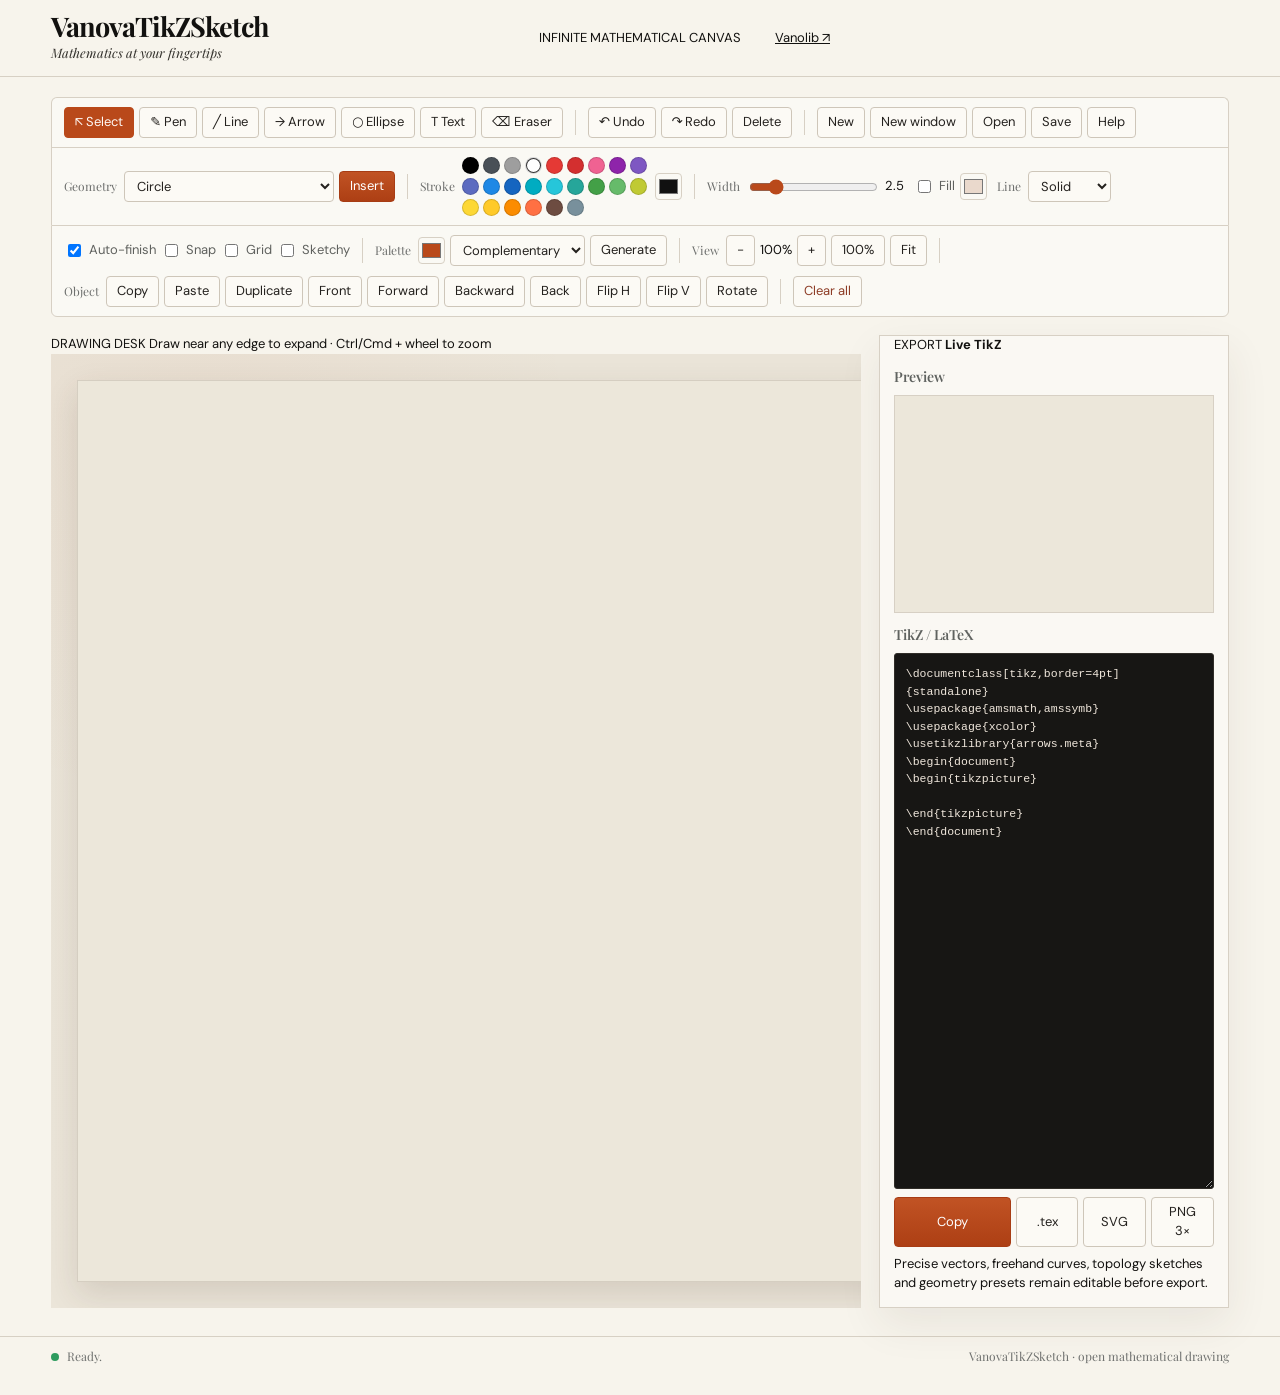
==== commit 3a91b922: "Restore full-screen editor shell and reliable controls" ====
--- a/docs/index.html
+++ b/docs/index.html
@@ -5,116 +5,74 @@
 <meta name="viewport" content="width=device-width, initial-scale=1" />
 <meta name="google-site-verification" content="nwSabsRumpGB6sOMVnJccjSqIy-mAOWAHp2JDzQthoU" />
 <title>VanovaTikZSketch — geometry at your fingertips</title>
-<meta name="description" content="A browser-based geometry sketcher for mathematicians. Draw freehand or insert precise geometric forms, then export clean TikZ/LaTeX, SVG and high-resolution PNG." />
-<meta name="keywords" content="TikZ, LaTeX, geometry sketch, topology diagram, commutative diagram, quiver, hand-drawn to TikZ, math diagram tool, differential geometry" />
+<meta name="description" content="A fast browser-based mathematical drawing desk. Sketch freely, insert precise geometry, and export clean TikZ/LaTeX, SVG and high-resolution PNG." />
+<meta name="keywords" content="TikZ, LaTeX, geometry sketch, topology diagram, commutative diagram, quiver, math drawing, differential geometry" />
 <link rel="canonical" href="https://vanovamaths.github.io/VanovaTikZSketch/" />
 <meta property="og:title" content="VanovaTikZSketch — geometry at your fingertips" />
-<meta property="og:description" content="Draw mathematical geometry in the browser and export publication-ready TikZ/LaTeX, SVG and PNG." />
+<meta property="og:description" content="An infinite mathematical sketch desk with precise geometry and publication-ready TikZ export." />
 <meta property="og:type" content="website" />
 <meta property="og:url" content="https://vanovamaths.github.io/VanovaTikZSketch/" />
-<meta name="twitter:card" content="summary" />
-<link rel="stylesheet" href="style.css" />
+<link rel="stylesheet" href="style.css?v=20260909-2" />
 </head>
 <body>
   <header id="brandbar">
     <div id="brandbar-inner">
       <a id="brand-lockup" href="./" aria-label="VanovaTikZSketch home">
         <span id="brand-name">VanovaTikZSketch</span>
-        <span id="brand-tagline">Geometry at your fingertips</span>
+        <span id="brand-tagline">Mathematics at your fingertips</span>
       </a>
-      <nav id="brand-nav" aria-label="Primary navigation">
-        <a class="active" href="#workspace">Sketch</a>
-        <a href="#geometry-tools">Geometry</a>
-        <a href="#side-panel">Export</a>
-        <a href="https://vanovamaths.github.io/vanolib/" target="_blank" rel="noopener">Vanolib ↗</a>
-      </nav>
-      <div id="brand-search" aria-hidden="true">TikZ · SVG · PNG</div>
+      <div id="brand-center">INFINITE MATHEMATICAL CANVAS</div>
+      <a id="vanolib-link" href="https://vanovamaths.github.io/vanolib/" target="_blank" rel="noopener">Vanolib ↗</a>
     </div>
   </header>
 
-  <section id="editor-intro" aria-label="Editor introduction">
-    <div class="intro-eyebrow">OPEN SOURCE · MATHEMATICS · GEOMETRY</div>
-    <div class="intro-grid">
-      <h1>Draw mathematics.<br />Export <em>TikZ.</em></h1>
-      <div class="intro-copy">
-        <p>Freehand curves, precise geometry, topology sketches and commutative-diagram arrows — directly in your browser.</p>
-        <div class="intro-rule"><span></span> PUBLICATION-READY VECTOR OUTPUT.</div>
-      </div>
-      <div class="intro-wave" aria-hidden="true">
-        <svg viewBox="0 0 420 140" role="presentation">
-          <g fill="none" stroke="currentColor" stroke-width="1">
-            <path d="M0 112 C70 112 72 38 140 38 S210 112 280 112 S350 38 420 38"/>
-            <path d="M0 120 C70 120 78 48 145 48 S214 120 284 120 S354 48 420 48"/>
-            <path d="M0 128 C68 128 84 58 150 58 S220 128 290 128 S360 58 420 58"/>
-            <path d="M0 104 C70 104 66 28 135 28 S206 104 276 104 S346 28 420 28"/>
-            <path d="M0 96 C70 96 60 18 130 18 S200 96 270 96 S340 18 420 18"/>
-          </g>
-        </svg>
-      </div>
-    </div>
-    <div class="intro-stats">
-      <div><strong>∞</strong><span>Infinite canvas</span></div>
-      <div><strong>30+</strong><span>Geometry presets</span></div>
-      <div><strong>TikZ</strong><span>Live LaTeX export</span></div>
-      <div><strong>3×</strong><span>High-resolution PNG</span></div>
-    </div>
-  </section>
-
   <header id="toolbar" aria-label="Drawing toolbar">
-    <div class="toolbar-heading">
-      <div>
-        <span class="toolbar-kicker">Editor</span>
-        <strong>Drawing tools</strong>
-      </div>
-      <span class="toolbar-note">Everything runs locally in your browser.</span>
-    </div>
-
-    <div class="tb-row tb-row--primary">
+    <div class="tb-row tb-row--tools">
       <div class="tb-group" id="tools">
-        <button data-tool="select" class="tool active" title="Select / Move (V)">↖ Select</button>
-        <button data-tool="pen" class="tool" title="Pen (freehand)">✎ Pen</button>
-        <button data-tool="line" class="tool" title="Line / segment">╱ Line</button>
+        <button data-tool="select" class="tool active" title="Select / move">↖ Select</button>
+        <button data-tool="pen" class="tool" title="Freehand pen">✎ Pen</button>
+        <button data-tool="line" class="tool" title="Straight line">╱ Line</button>
         <button data-tool="arrow" class="tool" title="Arrow / vector">→ Arrow</button>
-        <button data-tool="ellipse" class="tool" title="Ellipse">○ Ellipse</button>
+        <button data-tool="ellipse" class="tool" title="Ellipse / circle">○ Ellipse</button>
         <button data-tool="text" class="tool" title="Text / LaTeX">T Text</button>
         <button data-tool="eraser" class="tool" title="Eraser">⌫ Eraser</button>
       </div>
       <div class="tb-sep"></div>
       <div class="tb-group">
-        <button id="btn-undo" title="Undo (Ctrl+Z)">↶ Undo</button>
-        <button id="btn-redo" title="Redo (Ctrl+Shift+Z)">↷ Redo</button>
-        <button id="btn-delete" title="Delete selected (Del)">Delete</button>
-      </div>
-      <div class="tb-sep"></div>
-      <div class="tb-group">
-        <button id="btn-new" title="Clear drawing">New</button>
-        <button id="btn-new-window" title="Open a new blank window">New window</button>
-        <button id="btn-open" title="Open project (.json)">Open</button>
-        <button id="btn-save" title="Save project (.json)">Save</button>
-        <button id="btn-help" title="Help">Help</button>
-      </div>
-    </div>
-
-    <div class="tb-row" id="geometry-tools">
+        <button id="btn-undo" title="Undo (Ctrl/Cmd+Z)">↶ Undo</button>
+        <button id="btn-redo" title="Redo (Ctrl/Cmd+Shift+Z)">↷ Redo</button>
+        <button id="btn-delete" title="Delete selected">Delete</button>
+      </div>
+      <div class="tb-sep"></div>
+      <div class="tb-group">
+        <button id="btn-new" title="Clear the drawing">New</button>
+        <button id="btn-new-window" title="Open a blank editor in a new window">New window</button>
+        <button id="btn-open" title="Open project JSON">Open</button>
+        <button id="btn-save" title="Save project JSON">Save</button>
+        <button id="btn-help" title="Quick help">Help</button>
+      </div>
+    </div>
+
+    <div class="tb-row">
       <div class="tb-group geometry-group">
-        <span class="tb-label">Geometry library</span>
+        <span class="tb-label">Geometry</span>
         <select id="preset-select" aria-label="Geometry preset"></select>
-        <button id="btn-insert-preset" class="accent-button" title="Insert the selected geometry preset into the current view">Insert shape</button>
+        <button id="btn-insert-preset" class="accent-button" title="Insert selected geometry in the center of the current view">Insert</button>
       </div>
       <div class="tb-sep"></div>
       <div class="tb-group">
         <span class="tb-label">Stroke</span>
         <div id="palette"></div>
-        <input type="color" id="color-picker" value="#111111" title="Custom stroke color" />
-      </div>
-      <div class="tb-sep"></div>
-      <div class="tb-group compact-control">
+        <input type="color" id="color-picker" value="#111111" title="Stroke color" />
+      </div>
+      <div class="tb-sep"></div>
+      <div class="tb-group">
         <span class="tb-label">Width</span>
         <input type="range" id="width-slider" min="1" max="10" step="0.5" value="2.5" />
         <span id="width-value">2.5</span>
       </div>
-      <div class="tb-group" id="fontsize-group" style="display:none;" title="Text size">
-        <span class="tb-label">Font size</span>
+      <div class="tb-group" id="fontsize-group" style="display:none;">
+        <span class="tb-label">Text</span>
         <input type="range" id="fontsize-slider" min="10" max="48" step="1" value="16" />
         <span id="fontsize-value">16</span>
       </div>
@@ -131,11 +89,11 @@
           <option value="none">None</option>
         </select>
       </div>
-      <div class="tb-group" id="curve-group" style="display:none;" title="Quiver-style bend">
+      <div class="tb-group" id="curve-group" style="display:none;">
         <span class="tb-label">Curve</span>
         <input type="range" id="curve-slider" min="-80" max="80" step="2" value="0" />
         <span id="curve-value">0</span>
-        <button id="btn-reverse-arrow" title="Reverse direction">⇆ Reverse</button>
+        <button id="btn-reverse-arrow" title="Reverse direction">⇆</button>
       </div>
       <div class="tb-group">
         <span class="tb-label">Line</span>
@@ -147,16 +105,16 @@
       </div>
     </div>
 
-    <div class="tb-row tb-row--secondary">
+    <div class="tb-row tb-row--compact">
       <div class="tb-group">
         <label><input type="checkbox" id="auto-finish" checked /> Auto-finish</label>
-        <label><input type="checkbox" id="snap-grid" /> Snap to grid</label>
-        <label><input type="checkbox" id="show-grid" /> Show grid</label>
-        <label><input type="checkbox" id="sketchy-mode" /> Sketchy style</label>
-      </div>
-      <div class="tb-sep"></div>
-      <div class="tb-group" id="harmony-group" title="Generate a harmonious palette from a base color">
-        <span class="tb-label">Harmony</span>
+        <label><input type="checkbox" id="snap-grid" /> Snap</label>
+        <label><input type="checkbox" id="show-grid" /> Grid</label>
+        <label><input type="checkbox" id="sketchy-mode" /> Sketchy</label>
+      </div>
+      <div class="tb-sep"></div>
+      <div class="tb-group" id="harmony-group">
+        <span class="tb-label">Palette</span>
         <input type="color" id="harmony-base" value="#b9491a" title="Base color" />
         <select id="harmony-scheme">
           <option value="complementary">Complementary</option>
@@ -170,74 +128,60 @@
       <div class="tb-sep"></div>
       <div class="tb-group">
         <span class="tb-label">View</span>
-        <button id="btn-zoom-out" title="Zoom out">−</button>
+        <button id="btn-zoom-out">−</button>
         <span id="zoom-label">100%</span>
-        <button id="btn-zoom-in" title="Zoom in">+</button>
-        <button id="btn-zoom-reset" title="Reset zoom">100%</button>
-        <button id="btn-fit" title="Frame the whole drawing">Fit</button>
-      </div>
-    </div>
-
-    <div class="tb-row tb-row--secondary">
-      <div class="tb-group">
-        <span class="tb-label">Shape</span>
-        <button id="btn-copy-shape" title="Copy (Ctrl/Cmd+C)">Copy</button>
-        <button id="btn-paste-shape" title="Paste (Ctrl/Cmd+V)">Paste</button>
-        <button id="btn-duplicate-shape" title="Duplicate (Ctrl/Cmd+D)">Duplicate</button>
-      </div>
-      <div class="tb-sep"></div>
-      <div class="tb-group">
-        <span class="tb-label">Order</span>
+        <button id="btn-zoom-in">+</button>
+        <button id="btn-zoom-reset">100%</button>
+        <button id="btn-fit">Fit</button>
+      </div>
+      <div class="tb-sep"></div>
+      <div class="tb-group">
+        <span class="tb-label">Object</span>
+        <button id="btn-copy-shape">Copy</button>
+        <button id="btn-paste-shape">Paste</button>
+        <button id="btn-duplicate-shape">Duplicate</button>
         <button id="btn-front">Front</button>
         <button id="btn-forward">Forward</button>
         <button id="btn-backward">Backward</button>
         <button id="btn-back">Back</button>
-      </div>
-      <div class="tb-sep"></div>
-      <div class="tb-group">
-        <span class="tb-label">Transform</span>
         <button id="btn-flip-h">Flip H</button>
         <button id="btn-flip-v">Flip V</button>
-        <button id="btn-rotate">Rotate 90°</button>
-      </div>
-      <div class="tb-sep"></div>
-      <div class="tb-group">
-        <button id="btn-clear" class="danger-quiet" title="Clear all">Clear all</button>
+        <button id="btn-rotate">Rotate</button>
+      </div>
+      <div class="tb-sep"></div>
+      <div class="tb-group">
+        <button id="btn-clear" class="danger-quiet">Clear all</button>
       </div>
     </div>
   </header>
 
   <main id="workspace">
-    <section id="canvas-column" aria-label="Drawing canvas">
-      <div class="workspace-head">
-        <div>
-          <span class="workspace-kicker">Canvas</span>
-          <strong>Mathematical sketch</strong>
-        </div>
-        <span>Ctrl/Cmd + wheel to zoom · canvas expands automatically</span>
+    <section id="canvas-shell" aria-label="Infinite drawing canvas">
+      <div id="canvas-ruler">
+        <span>DRAWING DESK</span>
+        <span>Draw near any edge to expand · Ctrl/Cmd + wheel to zoom</span>
       </div>
       <div id="canvas-wrap">
-        <canvas id="canvas" width="1000" height="700"></canvas>
+        <canvas id="canvas" width="1400" height="900"></canvas>
       </div>
     </section>
 
     <aside id="side-panel">
-      <div class="side-head">
-        <span class="workspace-kicker">Output</span>
-        <strong>Live export</strong>
+      <div class="side-title">
+        <span>EXPORT</span>
+        <strong>Live TikZ</strong>
       </div>
       <div class="panel-title">Preview</div>
       <div id="preview-wrap"><canvas id="preview-canvas" width="360" height="220"></canvas></div>
-
-      <div class="panel-title panel-title--code">TikZ code</div>
+      <div class="panel-title">TikZ / LaTeX</div>
       <textarea id="tikz-output" readonly spellcheck="false"></textarea>
       <div class="panel-buttons">
-        <button id="btn-copy" class="accent-button">Copy TikZ</button>
+        <button id="btn-copy" class="accent-button">Copy</button>
         <button id="btn-download-tex">.tex</button>
         <button id="btn-download-svg">SVG</button>
         <button id="btn-download-png">PNG 3×</button>
       </div>
-      <blockquote>“Geometry should be easy to draw, precise to export, and pleasant to use.”</blockquote>
+      <div class="side-note">Precise vectors, freehand curves, topology sketches and geometry presets remain editable before export.</div>
     </aside>
   </main>
 
@@ -248,12 +192,12 @@
 
   <input type="file" id="file-input" accept="application/json" style="display:none" />
 
-  <script src="js/smoothing.js"></script>
-  <script src="js/curvefit.js"></script>
-  <script src="js/latex-render.js"></script>
-  <script src="js/shapes.js"></script>
-  <script src="js/tikz-export.js"></script>
-  <script src="js/presets.js"></script>
-  <script src="js/app.js"></script>
+  <script src="js/smoothing.js?v=20260909-2"></script>
+  <script src="js/curvefit.js?v=20260909-2"></script>
+  <script src="js/latex-render.js?v=20260909-2"></script>
+  <script src="js/shapes.js?v=20260909-2"></script>
+  <script src="js/tikz-export.js?v=20260909-2"></script>
+  <script src="js/presets.js?v=20260909-2"></script>
+  <script src="js/app.js?v=20260909-2"></script>
 </body>
 </html>
--- a/docs/style.css
+++ b/docs/style.css
@@ -1,274 +1,430 @@
+@import url('https://fonts.googleapis.com/css2?family=DM+Sans:wght@400;500;600&family=Playfair+Display:ital,wght@0,500;0,600;0,700;1,500&display=swap');
+
 :root {
-  --bg: #0f1526;
-  --bg2: #161d33;
-  --accent: #2dd4bf;
-  --accent2: #2563eb;
-  --text: #e6ebf5;
-  --muted: #93a0bb;
-  --border: #2a3350;
+  --paper: #f7f4ec;
+  --paper-2: #f1ede3;
+  --paper-3: #ebe5d9;
+  --ink: #12110f;
+  --muted: #6f716f;
+  --line: #d7d0c4;
+  --line-strong: #b8aea0;
+  --accent: #b9491a;
+  --accent-dark: #8f3211;
+  --accent-soft: #f2e2d7;
+  --green: #2e9b5e;
+  --canvas-shell: #eae4d8;
+  --white: #fffdfa;
+  --shadow: 0 16px 40px rgba(67, 51, 35, 0.08);
 }
 
 * { box-sizing: border-box; }
-
-html, body {
+html { scroll-behavior: smooth; }
+html, body { margin: 0; min-height: 100%; }
+body {
+  background: var(--paper);
+  color: var(--ink);
+  font-family: "DM Sans", system-ui, -apple-system, BlinkMacSystemFont, "Segoe UI", sans-serif;
+  font-size: 13px;
+  line-height: 1.45;
+}
+button, select, input, textarea { font: inherit; }
+a { color: inherit; }
+
+#brandbar {
+  position: sticky;
+  top: 0;
+  z-index: 50;
+  background: rgba(247, 244, 236, 0.96);
+  backdrop-filter: blur(16px);
+  border-bottom: 1px solid var(--line);
+}
+#brandbar-inner {
+  min-height: 76px;
+  max-width: 1500px;
+  margin: 0 auto;
+  padding: 12px clamp(18px, 4vw, 64px);
+  display: grid;
+  grid-template-columns: minmax(220px, 1fr) auto minmax(220px, 1fr);
+  align-items: center;
+  gap: 34px;
+}
+#brand-lockup { display: inline-flex; flex-direction: column; width: fit-content; text-decoration: none; }
+#brand-name {
+  font-family: "Playfair Display", Georgia, serif;
+  font-size: 27px;
+  font-weight: 700;
+  line-height: 1;
+  letter-spacing: -0.035em;
+}
+#brand-tagline {
+  margin-top: 4px;
+  font-family: "Playfair Display", Georgia, serif;
+  font-style: italic;
+  font-size: 13px;
+  color: #34322d;
+}
+#brand-nav { display: flex; align-items: center; gap: 34px; }
+#brand-nav a {
+  position: relative;
+  padding: 11px 0;
+  text-decoration: none;
+  font-family: "Playfair Display", Georgia, serif;
+  font-size: 15px;
+}
+#brand-nav a:hover, #brand-nav a.active { color: var(--accent); }
+#brand-nav a.active::after {
+  content: "";
+  position: absolute;
+  left: 0; right: 0; bottom: 0;
+  height: 1px;
+  background: var(--accent);
+}
+#brand-search {
+  justify-self: end;
+  min-width: 220px;
+  border: 1px solid var(--line);
+  background: rgba(255,255,255,.45);
+  border-radius: 5px;
+  padding: 10px 14px;
+  color: var(--muted);
+  text-align: right;
+  font-family: "Playfair Display", Georgia, serif;
+}
+
+#editor-intro {
+  max-width: 1500px;
+  margin: 0 auto;
+  padding: 48px clamp(18px, 4vw, 64px) 0;
+}
+.intro-eyebrow {
+  color: #74777b;
+  letter-spacing: .22em;
+  font-size: 10px;
+  font-weight: 600;
+}
+.intro-grid {
+  min-height: 215px;
+  display: grid;
+  grid-template-columns: 1.15fr .82fr .7fr;
+  gap: 46px;
+  align-items: center;
+}
+.intro-grid h1 {
   margin: 0;
-  height: 100%;
-  background: var(--bg);
-  color: var(--text);
-  font-family: -apple-system, BlinkMacSystemFont, "Segoe UI", Helvetica, Arial, sans-serif;
-  font-size: 13px;
-}
-
-body { display: flex; flex-direction: column; height: 100vh; }
-
-/* ------------------------------------------------------------ brand bar */
-#brandbar {
-  background: linear-gradient(90deg, #0c1120, #141b34 45%, #101a30 100%);
-  background-size: 200% 100%;
-  animation: brandSheen 10s ease-in-out infinite;
-  border-bottom: 1px solid var(--border);
-  padding: 9px 14px;
-  overflow: hidden;
-}
-@keyframes brandSheen {
-  0%, 100% { background-position: 0% 50%; }
-  50% { background-position: 100% 50%; }
-}
-#brandbar-inner {
-  display: flex;
-  align-items: baseline;
-  gap: 10px;
-  max-width: 1400px;
-  margin: 0 auto;
-  animation: fadeInDown 0.5s ease both;
-}
-#brand-mark {
-  display: inline-flex;
+  font-family: "Playfair Display", Georgia, serif;
+  font-size: clamp(48px, 5.4vw, 78px);
+  line-height: .98;
+  letter-spacing: -.045em;
+  font-weight: 600;
+}
+.intro-grid h1 em { color: var(--accent); font-weight: 500; }
+.intro-copy {
+  min-height: 135px;
+  padding-left: 30px;
+  border-left: 1px solid var(--line-strong);
+  display: flex;
+  flex-direction: column;
+  justify-content: center;
+}
+.intro-copy p {
+  margin: 0;
+  max-width: 480px;
+  font-family: "Playfair Display", Georgia, serif;
+  font-size: clamp(18px, 1.7vw, 24px);
+  line-height: 1.18;
+}
+.intro-rule {
+  margin-top: 28px;
+  display: flex;
+  gap: 12px;
   align-items: center;
-  justify-content: center;
-  width: 22px; height: 22px;
-  border-radius: 6px;
-  background: linear-gradient(135deg, var(--accent), var(--accent2));
-  color: #04211d;
-  font-weight: 800;
-  font-size: 14px;
-  line-height: 1;
-  box-shadow: 0 0 0 1px rgba(255,255,255,0.08), 0 2px 10px rgba(45,212,191,0.35);
-}
-#brand-name {
-  font-size: 15.5px;
-  font-weight: 500;
-  letter-spacing: 0.2px;
-  color: var(--text);
-}
-#brand-name strong {
+  color: #7c7e81;
+  letter-spacing: .18em;
+  font-size: 9px;
+}
+.intro-rule span { width: 20px; height: 1px; background: var(--accent); }
+.intro-wave { color: rgba(185, 73, 26, .4); align-self: end; }
+.intro-wave svg { width: 100%; height: auto; display: block; }
+.intro-stats {
+  margin-top: 8px;
+  border-top: 1px solid var(--line);
+  border-bottom: 1px solid var(--line);
+  display: grid;
+  grid-template-columns: repeat(4, 1fr);
+}
+.intro-stats > div {
+  min-height: 82px;
+  padding: 15px 24px;
+  display: flex;
+  align-items: center;
+  gap: 16px;
+  border-right: 1px solid var(--line);
+}
+.intro-stats > div:last-child { border-right: 0; }
+.intro-stats strong {
+  min-width: 50px;
+  font-family: "Playfair Display", Georgia, serif;
+  font-size: 24px;
   color: var(--accent);
-  font-weight: 800;
-}
-#brand-tagline {
-  color: var(--muted);
-  font-size: 12px;
-  flex: 1;
-}
-#brand-badge {
-  font-size: 10.5px;
-  color: #04211d;
-  background: linear-gradient(135deg, var(--accent), #7bf0e0);
-  padding: 3px 9px;
-  border-radius: 999px;
-  font-weight: 700;
-  letter-spacing: 0.3px;
-  white-space: nowrap;
-}
-
-@keyframes fadeInDown {
-  from { opacity: 0; transform: translateY(-6px); }
-  to { opacity: 1; transform: translateY(0); }
-}
-@keyframes fadeInUp {
-  from { opacity: 0; transform: translateY(10px); }
-  to { opacity: 1; transform: translateY(0); }
-}
+}
+.intro-stats span { color: #666b70; }
 
 #toolbar {
-  background: var(--bg2);
-  border-bottom: 1px solid var(--border);
-  padding: 6px 10px;
-  animation: fadeInDown 0.5s ease both;
-  animation-delay: 0.05s;
-}
+  max-width: 1500px;
+  margin: 20px auto 0;
+  padding: 0 clamp(18px, 4vw, 64px) 18px;
+}
+.toolbar-heading {
+  display: flex;
+  justify-content: space-between;
+  align-items: end;
+  gap: 20px;
+  padding: 0 0 10px;
+}
+.toolbar-heading > div { display: flex; align-items: baseline; gap: 12px; }
+.toolbar-heading strong, .workspace-head strong, .side-head strong {
+  font-family: "Playfair Display", Georgia, serif;
+  font-size: 24px;
+}
+.toolbar-kicker, .workspace-kicker {
+  color: var(--accent);
+  text-transform: uppercase;
+  letter-spacing: .16em;
+  font-size: 9px;
+  font-weight: 600;
+}
+.toolbar-note, .workspace-head > span { color: var(--muted); font-size: 11px; }
 
 .tb-row {
   display: flex;
   flex-wrap: wrap;
   align-items: center;
-  gap: 14px;
-  padding: 3px 0;
-}
-
-.tb-group {
-  display: flex;
-  align-items: center;
-  gap: 4px;
-}
-
-.tb-sep {
-  width: 1px;
-  align-self: stretch;
-  background: var(--border);
-  margin: 2px 2px;
-}
-
-.tb-label { color: var(--muted); margin-right: 2px; }
-.tb-group label { display: flex; align-items: center; gap: 4px; color: var(--muted); }
-
-button, select, input[type="range"] {
-  font-family: inherit;
-  font-size: 12.5px;
-}
-
+  gap: 10px;
+  padding: 9px 12px;
+  background: rgba(255,255,255,.38);
+  border: 1px solid var(--line);
+  border-bottom: 0;
+}
+.tb-row:first-of-type { border-radius: 6px 6px 0 0; }
+.tb-row:last-child { border-bottom: 1px solid var(--line); border-radius: 0 0 6px 6px; }
+.tb-row--primary { background: var(--paper-2); }
+.tb-row--secondary { background: rgba(247,244,236,.72); }
+.tb-group { display: flex; align-items: center; gap: 5px; flex-wrap: wrap; }
+.tb-sep { width: 1px; height: 25px; background: var(--line); margin: 0 2px; }
+.tb-label { color: #6e706e; margin-right: 2px; font-family: "Playfair Display", Georgia, serif; font-size: 12px; }
+.tb-group label { display: inline-flex; align-items: center; gap: 5px; color: #5f615e; }
+.geometry-group { min-width: 330px; }
+#preset-select { min-width: 210px; }
+.compact-control input[type="range"] { width: 95px; }
+
+button, select {
+  border: 1px solid #cec6b9;
+  background: #fcfaf5;
+  color: #24211e;
+  border-radius: 4px;
+  min-height: 31px;
+}
 button {
-  background: #1e274a;
-  color: var(--text);
-  border: 1px solid var(--border);
-  border-radius: 6px;
   padding: 5px 10px;
   cursor: pointer;
-  transition: background-color 0.15s ease, border-color 0.15s ease,
-              transform 0.1s ease, box-shadow 0.15s ease;
-}
-
-button:hover { background: #283058; border-color: #394480; transform: translateY(-1px); }
+  transition: background .14s ease, color .14s ease, border-color .14s ease, transform .14s ease;
+}
+button:hover { border-color: var(--accent); color: var(--accent-dark); transform: translateY(-1px); }
 button:active { transform: translateY(0); }
 button.active {
   background: var(--accent);
-  color: #04211d;
+  color: #fffaf6;
   border-color: var(--accent);
-  box-shadow: 0 0 0 3px rgba(45,212,191,0.18);
-  animation: activePulse 2.2s ease-in-out infinite;
-}
-@keyframes activePulse {
-  0%, 100% { box-shadow: 0 0 0 3px rgba(45,212,191,0.18); }
-  50% { box-shadow: 0 0 0 5px rgba(45,212,191,0.30); }
-}
-
-button:focus-visible, select:focus-visible, input:focus-visible {
-  outline: 2px solid var(--accent);
-  outline-offset: 1px;
-}
-
-select {
-  background: #1e274a;
-  color: var(--text);
-  border: 1px solid var(--border);
-  border-radius: 6px;
-  padding: 4px 6px;
-  transition: border-color 0.15s ease;
-}
-
-#palette { display: flex; flex-wrap: wrap; gap: 4px; max-width: 216px; }
-#palette-generated { display: flex; flex-wrap: wrap; gap: 4px; max-width: 168px; margin-left: 6px; }
+}
+button.accent-button {
+  background: linear-gradient(180deg, #c15324, #ad3f14);
+  color: white;
+  border-color: #a73c14;
+}
+button.accent-button:hover { color: white; background: var(--accent-dark); }
+button.danger-quiet { color: #8d3c26; }
+select { padding: 5px 8px; }
+button:focus-visible, select:focus-visible, input:focus-visible, textarea:focus-visible {
+  outline: 2px solid rgba(185,73,26,.32);
+  outline-offset: 2px;
+}
+
+#palette, #palette-generated { display: flex; flex-wrap: wrap; gap: 4px; }
+#palette { max-width: 188px; }
+#palette-generated { max-width: 168px; }
 #palette .swatch, #palette-generated .swatch {
-  width: 20px; height: 20px; border-radius: 4px; cursor: pointer;
-  border: 2px solid transparent;
-  transition: transform 0.12s ease, border-color 0.12s ease;
-}
-#palette .swatch:hover, #palette-generated .swatch:hover { transform: scale(1.15); }
-#palette .swatch.active { border-color: var(--accent); transform: scale(1.1); }
+  width: 17px; height: 17px;
+  border-radius: 50%;
+  cursor: pointer;
+  border: 1px solid rgba(0,0,0,.15);
+  transition: transform .12s ease, box-shadow .12s ease;
+}
+#palette .swatch:hover, #palette-generated .swatch:hover { transform: scale(1.22); }
+#palette .swatch.active { box-shadow: 0 0 0 2px var(--paper), 0 0 0 3px var(--accent); }
 #palette-generated:empty { display: none; }
-#harmony-group { flex-wrap: wrap; max-width: 320px; }
-
+#harmony-group { max-width: 420px; }
 input[type="color"] {
-  width: 26px; height: 26px; padding: 0; border: 1px solid var(--border);
-  border-radius: 5px; background: none; cursor: pointer;
-}
+  width: 27px; height: 27px;
+  padding: 1px;
+  border: 1px solid var(--line);
+  border-radius: 4px;
+  background: transparent;
+  cursor: pointer;
+}
+input[type="range"] { accent-color: var(--accent); }
 
 #workspace {
-  flex: 1;
-  display: flex;
-  overflow: hidden;
-  animation: fadeInUp 0.5s ease both;
-  animation-delay: 0.1s;
-}
+  max-width: 1500px;
+  margin: 0 auto;
+  padding: 0 clamp(18px, 4vw, 64px) 28px;
+  display: grid;
+  grid-template-columns: minmax(0, 1fr) 350px;
+  gap: 18px;
+  min-height: 690px;
+}
+#canvas-column, #side-panel {
+  border: 1px solid var(--line);
+  background: rgba(255,255,255,.35);
+  box-shadow: var(--shadow);
+}
+#canvas-column { min-width: 0; display: flex; flex-direction: column; }
+.workspace-head, .side-head {
+  min-height: 64px;
+  padding: 13px 16px;
+  display: flex;
+  align-items: baseline;
+  justify-content: space-between;
+  gap: 20px;
+  border-bottom: 1px solid var(--line);
+}
+.workspace-head > div, .side-head { gap: 10px; }
+.workspace-head > div { display: flex; align-items: baseline; }
+.workspace-head strong, .side-head strong { font-size: 19px; }
 
 #canvas-wrap {
   flex: 1;
+  min-height: 620px;
   overflow: auto;
-  background: #0b0f1c;
-  background-image:
-    radial-gradient(circle at 15% 10%, rgba(45,212,191,0.05), transparent 40%),
-    radial-gradient(circle at 85% 90%, rgba(37,99,235,0.06), transparent 45%);
-  display: flex;
-  align-items: flex-start;
-  justify-content: flex-start;
-  padding: 20px;
-}
-
+  padding: 26px;
+  background:
+    radial-gradient(circle at 18% 8%, rgba(185,73,26,.045), transparent 35%),
+    linear-gradient(var(--canvas-shell), var(--paper-3));
+}
 #canvas {
-  background: #f7f6f1;
-  border-radius: 4px;
-  box-shadow: 0 0 0 1px var(--border), 0 12px 30px rgba(0,0,0,0.35);
+  display: block;
+  background: #f8f5ed;
+  border: 1px solid #d5cec1;
+  box-shadow: 0 12px 30px rgba(70, 52, 36, .14);
   cursor: crosshair;
   touch-action: none;
-  transition: box-shadow 0.2s ease;
-  will-change: transform; /* smoother zoom scaling (GPU-composited) */
+  will-change: transform;
 }
 
 #side-panel {
-  width: 360px;
-  border-left: 1px solid var(--border);
-  background: var(--bg2);
   display: flex;
   flex-direction: column;
-  padding: 12px;
+  padding: 0 14px 14px;
   gap: 8px;
 }
-
-.panel-title { color: var(--muted); font-weight: 600; }
-
+.side-head { margin: 0 -14px 2px; justify-content: flex-start; }
+.panel-title {
+  margin-top: 4px;
+  color: #5f625f;
+  font-family: "Playfair Display", Georgia, serif;
+  font-size: 14px;
+  font-weight: 600;
+}
+.panel-title--code { margin-top: 8px; }
 #preview-wrap {
-  background: #f7f6f1;
-  border: 1px solid var(--border);
-  border-radius: 6px;
-  height: 220px;
-  display: flex;
-  align-items: center;
-  justify-content: center;
+  height: 218px;
+  background: #f8f5ed;
+  border: 1px solid var(--line);
   overflow: hidden;
-  box-shadow: 0 6px 18px rgba(0,0,0,0.25);
-}
-#preview-canvas { width: 100%; height: 100%; }
-
+}
+#preview-canvas { width: 100%; height: 100%; display: block; }
 #tikz-output {
   flex: 1;
-  min-height: 160px;
-  resize: none;
-  background: #0b0f1c;
-  color: #b7f5d8;
-  border: 1px solid var(--border);
-  border-radius: 6px;
-  padding: 10px;
-  font-family: ui-monospace, SFMono-Regular, Menlo, Consolas, monospace;
+  min-height: 220px;
+  resize: vertical;
+  background: #171614;
+  color: #f0e7dc;
+  border: 1px solid #302d28;
+  border-radius: 3px;
+  padding: 11px;
+  font-family: "SFMono-Regular", Consolas, "Liberation Mono", monospace;
+  font-size: 11.5px;
+  line-height: 1.52;
+}
+.panel-buttons { display: grid; grid-template-columns: 1.4fr repeat(3, .75fr); gap: 5px; }
+#side-panel blockquote {
+  margin: 12px 0 0;
+  padding: 14px 6px 4px 10px;
+  border-top: 1px solid var(--line);
+  color: #4c4841;
+  font-family: "Playfair Display", Georgia, serif;
+  font-size: 18px;
+  font-style: italic;
+  line-height: 1.25;
+}
+
+#statusbar {
+  max-width: 1500px;
+  margin: 0 auto;
+  padding: 11px clamp(18px, 4vw, 64px) 30px;
+  display: flex;
+  justify-content: space-between;
+  gap: 20px;
+  border-top: 1px solid var(--line);
+  color: var(--muted);
+  font-family: "Playfair Display", Georgia, serif;
   font-size: 12px;
-  line-height: 1.45;
-}
-
-.panel-buttons { display: flex; gap: 8px; }
-.panel-buttons button { flex: 1; }
-.panel-buttons button:hover { background: linear-gradient(135deg, #283058, #32407a); }
-
-#statusbar {
-  background: var(--bg2);
-  border-top: 1px solid var(--border);
-  padding: 5px 12px;
-  display: flex;
-  justify-content: space-between;
-  color: var(--muted);
-}
-#status-text { transition: color 0.2s ease; }
+}
+#status-text::before {
+  content: "";
+  display: inline-block;
+  width: 8px; height: 8px;
+  margin-right: 8px;
+  border-radius: 50%;
+  background: var(--green);
+}
+
+@media (max-width: 1160px) {
+  #brandbar-inner { grid-template-columns: 1fr auto; }
+  #brand-search { display: none; }
+  .intro-grid { grid-template-columns: 1.1fr .9fr; }
+  .intro-wave { display: none; }
+  #workspace { grid-template-columns: minmax(0, 1fr) 320px; }
+}
+@media (max-width: 900px) {
+  #brandbar-inner { display: flex; flex-wrap: wrap; gap: 10px 24px; }
+  #brand-nav { gap: 20px; overflow-x: auto; }
+  .intro-grid { grid-template-columns: 1fr; gap: 24px; min-height: auto; padding: 28px 0; }
+  .intro-copy { border-left: 0; border-top: 1px solid var(--line); padding: 22px 0 0; min-height: auto; }
+  .intro-stats { grid-template-columns: repeat(2, 1fr); }
+  .intro-stats > div:nth-child(2) { border-right: 0; }
+  .intro-stats > div:nth-child(-n+2) { border-bottom: 1px solid var(--line); }
+  #workspace { grid-template-columns: 1fr; }
+  #side-panel { min-height: 560px; }
+  #canvas-wrap { min-height: 520px; }
+}
+@media (max-width: 600px) {
+  #brand-name { font-size: 23px; }
+  #brand-nav { width: 100%; font-size: 13px; }
+  #editor-intro { padding-top: 30px; }
+  .intro-grid h1 { font-size: 44px; }
+  .intro-stats { grid-template-columns: 1fr; }
+  .intro-stats > div { border-right: 0; border-bottom: 1px solid var(--line); }
+  .intro-stats > div:last-child { border-bottom: 0; }
+  .toolbar-heading { align-items: flex-start; flex-direction: column; }
+  .tb-sep { display: none; }
+  .geometry-group { min-width: 0; width: 100%; }
+  #preset-select { min-width: 0; flex: 1; }
+  .workspace-head { align-items: flex-start; flex-direction: column; }
+  #canvas-wrap { padding: 14px; }
+  .panel-buttons { grid-template-columns: repeat(2, 1fr); }
+  #statusbar { flex-direction: column; }
+}
 
 @media (prefers-reduced-motion: reduce) {
-  #brandbar, #brandbar-inner, #toolbar, #workspace, button.active {
-    animation: none !important;
-  }
-}
+  *, *::before, *::after { scroll-behavior: auto !important; transition: none !important; }
+}
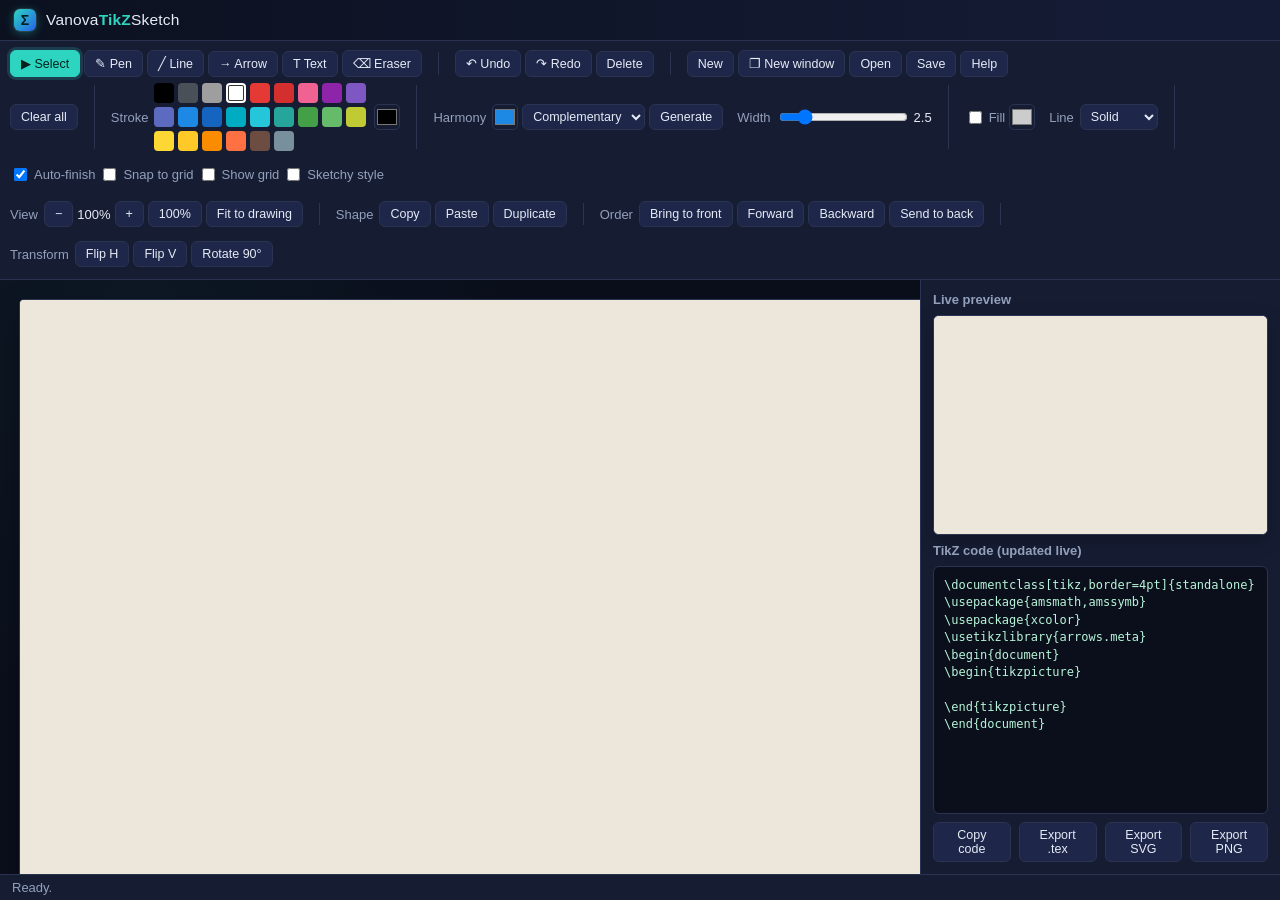
==== commit 1016bb7a: "VanovaTikZSketch: hand-drawn geometry to LaTeX/TikZ" ====
--- a/docs/index.html
+++ b/docs/index.html
@@ -1,84 +1,95 @@
 <!doctype html>
-<html lang="en">
+<html lang="fr">
 <head>
 <meta charset="utf-8" />
 <meta name="viewport" content="width=device-width, initial-scale=1" />
 <meta name="google-site-verification" content="nwSabsRumpGB6sOMVnJccjSqIy-mAOWAHp2JDzQthoU" />
-<title>VanovaTikZSketch — geometry at your fingertips</title>
-<meta name="description" content="A fast browser-based mathematical drawing desk. Sketch freely, insert precise geometry, and export clean TikZ/LaTeX, SVG and high-resolution PNG." />
-<meta name="keywords" content="TikZ, LaTeX, geometry sketch, topology diagram, commutative diagram, quiver, math drawing, differential geometry" />
+<title>VanovaTikZSketch — hand-drawn geometry to LaTeX/TikZ</title>
+<meta name="description" content="Free browser-based tool that turns hand-drawn geometry and topology sketches into clean TikZ/LaTeX code. Draw with pen, line, arrow and text tools, then export ready-to-compile TikZ, .tex or SVG -- no installation needed." />
+<meta name="keywords" content="TikZ, LaTeX, geometry sketch, topology diagram, commutative diagram, quiver, hand-drawn to TikZ, math diagram tool, differential geometry" />
 <link rel="canonical" href="https://vanovamaths.github.io/VanovaTikZSketch/" />
-<meta property="og:title" content="VanovaTikZSketch — geometry at your fingertips" />
-<meta property="og:description" content="An infinite mathematical sketch desk with precise geometry and publication-ready TikZ export." />
+<meta property="og:title" content="VanovaTikZSketch — hand-drawn geometry to LaTeX/TikZ" />
+<meta property="og:description" content="Free browser-based tool that turns hand-drawn geometry and topology sketches into clean TikZ/LaTeX code. No installation needed." />
 <meta property="og:type" content="website" />
 <meta property="og:url" content="https://vanovamaths.github.io/VanovaTikZSketch/" />
-<link rel="stylesheet" href="style.css?v=20260909-2" />
+<meta name="twitter:card" content="summary" />
+<meta name="twitter:title" content="VanovaTikZSketch — hand-drawn geometry to LaTeX/TikZ" />
+<meta name="twitter:description" content="Free browser-based tool that turns hand-drawn geometry and topology sketches into clean TikZ/LaTeX code." />
+<link rel="stylesheet" href="style.css" />
 </head>
 <body>
-  <header id="brandbar">
+  <div id="brandbar">
     <div id="brandbar-inner">
-      <a id="brand-lockup" href="./" aria-label="VanovaTikZSketch home">
-        <span id="brand-name">VanovaTikZSketch</span>
-        <span id="brand-tagline">Mathematics at your fingertips</span>
-      </a>
-      <div id="brand-center">INFINITE MATHEMATICAL CANVAS</div>
-      <a id="vanolib-link" href="https://vanovamaths.github.io/vanolib/" target="_blank" rel="noopener">Vanolib ↗</a>
+      <span id="brand-mark">&Sigma;</span>
+      <span id="brand-name">Vanova<strong>TikZ</strong>Sketch</span>
     </div>
-  </header>
+  </div>
 
-  <header id="toolbar" aria-label="Drawing toolbar">
-    <div class="tb-row tb-row--tools">
+  <header id="toolbar">
+    <!-- Row 1: Tools -->
+    <div class="tb-row">
       <div class="tb-group" id="tools">
-        <button data-tool="select" class="tool active" title="Select / move">↖ Select</button>
-        <button data-tool="pen" class="tool" title="Freehand pen">✎ Pen</button>
-        <button data-tool="line" class="tool" title="Straight line">╱ Line</button>
-        <button data-tool="arrow" class="tool" title="Arrow / vector">→ Arrow</button>
-        <button data-tool="ellipse" class="tool" title="Ellipse / circle">○ Ellipse</button>
+        <button data-tool="select" class="tool active" title="Select / Move (V)">&#9654; Select</button>
+        <button data-tool="pen" class="tool" title="Pen (freehand)">&#9998; Pen</button>
+        <button data-tool="line" class="tool" title="Line">&#9585; Line</button>
+        <button data-tool="arrow" class="tool" title="Arrow">&#8594; Arrow</button>
         <button data-tool="text" class="tool" title="Text / LaTeX">T Text</button>
-        <button data-tool="eraser" class="tool" title="Eraser">⌫ Eraser</button>
+        <button data-tool="eraser" class="tool" title="Eraser">&#9003; Eraser</button>
       </div>
       <div class="tb-sep"></div>
       <div class="tb-group">
-        <button id="btn-undo" title="Undo (Ctrl/Cmd+Z)">↶ Undo</button>
-        <button id="btn-redo" title="Redo (Ctrl/Cmd+Shift+Z)">↷ Redo</button>
-        <button id="btn-delete" title="Delete selected">Delete</button>
+        <button id="btn-undo" title="Undo (Ctrl+Z)">&#8630; Undo</button>
+        <button id="btn-redo" title="Redo (Ctrl+Shift+Z)">&#8631; Redo</button>
+        <button id="btn-delete" title="Delete selected (Del)">Delete</button>
       </div>
       <div class="tb-sep"></div>
       <div class="tb-group">
-        <button id="btn-new" title="Clear the drawing">New</button>
-        <button id="btn-new-window" title="Open a blank editor in a new window">New window</button>
-        <button id="btn-open" title="Open project JSON">Open</button>
-        <button id="btn-save" title="Save project JSON">Save</button>
-        <button id="btn-help" title="Quick help">Help</button>
+        <button id="btn-new" title="New blank window (Ctrl+Shift+N)">New</button>
+        <button id="btn-new-window" title="New blank window">&#10064; New window</button>
+        <button id="btn-open" title="Open project (.json)">Open</button>
+        <button id="btn-save" title="Save project (.json)">Save</button>
+        <button id="btn-help" title="Help">Help</button>
       </div>
     </div>
 
+    <!-- Row 2: Design (style / options / presets) -->
     <div class="tb-row">
-      <div class="tb-group geometry-group">
-        <span class="tb-label">Geometry</span>
-        <select id="preset-select" aria-label="Geometry preset"></select>
-        <button id="btn-insert-preset" class="accent-button" title="Insert selected geometry in the center of the current view">Insert</button>
+      <div class="tb-group">
+        <button id="btn-clear" title="Clear all">Clear all</button>
       </div>
       <div class="tb-sep"></div>
       <div class="tb-group">
         <span class="tb-label">Stroke</span>
         <div id="palette"></div>
-        <input type="color" id="color-picker" value="#111111" title="Stroke color" />
+        <input type="color" id="color-picker" value="#000000" title="Custom color" />
       </div>
       <div class="tb-sep"></div>
+      <div class="tb-group" id="harmony-group" title="Generate a harmonious color palette from a base color (complementary / analogous / triadic / tetradic)">
+        <span class="tb-label">Harmony</span>
+        <input type="color" id="harmony-base" value="#1e88e5" title="Base color" />
+        <select id="harmony-scheme">
+          <option value="complementary">Complementary</option>
+          <option value="analogous">Analogous</option>
+          <option value="triadic">Triadic</option>
+          <option value="tetradic">Tetradic</option>
+        </select>
+        <button id="btn-generate-palette">Generate</button>
+        <div id="palette-generated"></div>
+      </div>
       <div class="tb-group">
         <span class="tb-label">Width</span>
         <input type="range" id="width-slider" min="1" max="10" step="0.5" value="2.5" />
         <span id="width-value">2.5</span>
       </div>
-      <div class="tb-group" id="fontsize-group" style="display:none;">
-        <span class="tb-label">Text</span>
+      <div class="tb-group" id="fontsize-group" style="display:none;" title="Text size (object names, symbols)">
+        <span class="tb-label">Font size</span>
         <input type="range" id="fontsize-slider" min="10" max="48" step="1" value="16" />
         <span id="fontsize-value">16</span>
       </div>
+      <div class="tb-sep"></div>
       <div class="tb-group">
         <label><input type="checkbox" id="fill-toggle" /> Fill</label>
-        <input type="color" id="fill-color" value="#ead9cc" title="Fill color" />
+        <input type="color" id="fill-color" value="#cccccc" title="Fill color" />
       </div>
       <div class="tb-group" id="head-style-group" style="display:none;">
         <span class="tb-label">Head</span>
@@ -89,11 +100,11 @@
           <option value="none">None</option>
         </select>
       </div>
-      <div class="tb-group" id="curve-group" style="display:none;">
+      <div class="tb-group" id="curve-group" style="display:none;" title="Quiver-style bend: curves a line/arrow away from a straight chord (used for parallel morphisms in commutative diagrams)">
         <span class="tb-label">Curve</span>
         <input type="range" id="curve-slider" min="-80" max="80" step="2" value="0" />
         <span id="curve-value">0</span>
-        <button id="btn-reverse-arrow" title="Reverse direction">⇆</button>
+        <button id="btn-reverse-arrow" title="Reverse direction (swap endpoints, keep the same curve)">&#8646; Reverse</button>
       </div>
       <div class="tb-group">
         <span class="tb-label">Line</span>
@@ -103,101 +114,80 @@
           <option value="dotted">Dotted</option>
         </select>
       </div>
-    </div>
-
-    <div class="tb-row tb-row--compact">
+      <div class="tb-sep"></div>
       <div class="tb-group">
         <label><input type="checkbox" id="auto-finish" checked /> Auto-finish</label>
-        <label><input type="checkbox" id="snap-grid" /> Snap</label>
-        <label><input type="checkbox" id="show-grid" /> Grid</label>
-        <label><input type="checkbox" id="sketchy-mode" /> Sketchy</label>
+        <label><input type="checkbox" id="snap-grid" /> Snap to grid</label>
+        <label><input type="checkbox" id="show-grid" /> Show grid</label>
+        <label title="Hand-drawn, rough.js/Excalidraw-inspired outline style"><input type="checkbox" id="sketchy-mode" /> Sketchy style</label>
       </div>
-      <div class="tb-sep"></div>
-      <div class="tb-group" id="harmony-group">
-        <span class="tb-label">Palette</span>
-        <input type="color" id="harmony-base" value="#b9491a" title="Base color" />
-        <select id="harmony-scheme">
-          <option value="complementary">Complementary</option>
-          <option value="analogous">Analogous</option>
-          <option value="triadic">Triadic</option>
-          <option value="tetradic">Tetradic</option>
-        </select>
-        <button id="btn-generate-palette">Generate</button>
-        <div id="palette-generated"></div>
+     
+    <!-- Row 3: Navigation + Arrange -->
+    <div class="tb-row">
+      <div class="tb-group">
+        <span class="tb-label">View</span>
+        <button id="btn-zoom-out" title="Zoom out">&minus;</button>
+        <span id="zoom-label">100%</span>
+        <button id="btn-zoom-in" title="Zoom in">+</button>
+        <button id="btn-zoom-reset" title="Reset zoom to 100%">100%</button>
+        <button id="btn-fit" title="Frame the whole drawing">Fit to drawing</button>
       </div>
       <div class="tb-sep"></div>
       <div class="tb-group">
-        <span class="tb-label">View</span>
-        <button id="btn-zoom-out">−</button>
-        <span id="zoom-label">100%</span>
-        <button id="btn-zoom-in">+</button>
-        <button id="btn-zoom-reset">100%</button>
-        <button id="btn-fit">Fit</button>
+        <span class="tb-label">Shape</span>
+        <button id="btn-copy-shape" title="Copy (Ctrl/Cmd+C)">Copy</button>
+        <button id="btn-paste-shape" title="Paste (Ctrl/Cmd+V)">Paste</button>
+        <button id="btn-duplicate-shape" title="Duplicate (Ctrl/Cmd+D)">Duplicate</button>
       </div>
       <div class="tb-sep"></div>
       <div class="tb-group">
-        <span class="tb-label">Object</span>
-        <button id="btn-copy-shape">Copy</button>
-        <button id="btn-paste-shape">Paste</button>
-        <button id="btn-duplicate-shape">Duplicate</button>
-        <button id="btn-front">Front</button>
-        <button id="btn-forward">Forward</button>
-        <button id="btn-backward">Backward</button>
-        <button id="btn-back">Back</button>
-        <button id="btn-flip-h">Flip H</button>
-        <button id="btn-flip-v">Flip V</button>
-        <button id="btn-rotate">Rotate</button>
+        <span class="tb-label">Order</span>
+        <button id="btn-front" title="Bring to front">Bring to front</button>
+        <button id="btn-forward" title="Forward">Forward</button>
+        <button id="btn-backward" title="Backward">Backward</button>
+        <button id="btn-back" title="Send to back">Send to back</button>
       </div>
       <div class="tb-sep"></div>
       <div class="tb-group">
-        <button id="btn-clear" class="danger-quiet">Clear all</button>
+        <span class="tb-label">Transform</span>
+        <button id="btn-flip-h" title="Mirror left-right">Flip H</button>
+        <button id="btn-flip-v" title="Mirror top-bottom">Flip V</button>
+        <button id="btn-rotate" title="Rotate 90° clockwise">Rotate 90&deg;</button>
       </div>
     </div>
   </header>
 
   <main id="workspace">
-    <section id="canvas-shell" aria-label="Infinite drawing canvas">
-      <div id="canvas-ruler">
-        <span>DRAWING DESK</span>
-        <span>Draw near any edge to expand · Ctrl/Cmd + wheel to zoom</span>
-      </div>
-      <div id="canvas-wrap">
-        <canvas id="canvas" width="1400" height="900"></canvas>
-      </div>
-    </section>
+    <div id="canvas-wrap">
+      <canvas id="canvas" width="1000" height="700"></canvas>
+    </div>
+    <aside id="side-panel">
+      <div class="panel-title">Live preview</div>
+      <div id="preview-wrap"><canvas id="preview-canvas" width="360" height="220"></canvas></div>
 
-    <aside id="side-panel">
-      <div class="side-title">
-        <span>EXPORT</span>
-        <strong>Live TikZ</strong>
-      </div>
-      <div class="panel-title">Preview</div>
-      <div id="preview-wrap"><canvas id="preview-canvas" width="360" height="220"></canvas></div>
-      <div class="panel-title">TikZ / LaTeX</div>
+      <div class="panel-title">TikZ code (updated live)</div>
       <textarea id="tikz-output" readonly spellcheck="false"></textarea>
       <div class="panel-buttons">
-        <button id="btn-copy" class="accent-button">Copy</button>
-        <button id="btn-download-tex">.tex</button>
-        <button id="btn-download-svg">SVG</button>
-        <button id="btn-download-png">PNG 3×</button>
+        <button id="btn-copy">Copy code</button>
+        <button id="btn-download-tex">Export .tex</button>
+        <button id="btn-download-svg">Export SVG</button>
+        <button id="btn-download-png">Export PNG</button>
       </div>
-      <div class="side-note">Precise vectors, freehand curves, topology sketches and geometry presets remain editable before export.</div>
     </aside>
   </main>
 
   <footer id="statusbar">
     <span id="status-text">Ready.</span>
-    <span>VanovaTikZSketch · open mathematical drawing</span>
   </footer>
 
   <input type="file" id="file-input" accept="application/json" style="display:none" />
 
-  <script src="js/smoothing.js?v=20260909-2"></script>
-  <script src="js/curvefit.js?v=20260909-2"></script>
-  <script src="js/latex-render.js?v=20260909-2"></script>
-  <script src="js/shapes.js?v=20260909-2"></script>
-  <script src="js/tikz-export.js?v=20260909-2"></script>
-  <script src="js/presets.js?v=20260909-2"></script>
-  <script src="js/app.js?v=20260909-2"></script>
+  <script src="js/smoothing.js"></script>
+  <script src="js/curvefit.js"></script>
+  <script src="js/latex-render.js"></script>
+  <script src="js/shapes.js"></script>
+  <script src="js/tikz-export.js"></script>
+  <script src="js/presets.js"></script>
+  <script src="js/app.js"></script>
 </body>
 </html>
--- a/docs/style.css
+++ b/docs/style.css
@@ -1,430 +1,274 @@
-@import url('https://fonts.googleapis.com/css2?family=DM+Sans:wght@400;500;600&family=Playfair+Display:ital,wght@0,500;0,600;0,700;1,500&display=swap');
-
 :root {
-  --paper: #f7f4ec;
-  --paper-2: #f1ede3;
-  --paper-3: #ebe5d9;
-  --ink: #12110f;
-  --muted: #6f716f;
-  --line: #d7d0c4;
-  --line-strong: #b8aea0;
-  --accent: #b9491a;
-  --accent-dark: #8f3211;
-  --accent-soft: #f2e2d7;
-  --green: #2e9b5e;
-  --canvas-shell: #eae4d8;
-  --white: #fffdfa;
-  --shadow: 0 16px 40px rgba(67, 51, 35, 0.08);
+  --bg: #0f1526;
+  --bg2: #161d33;
+  --accent: #2dd4bf;
+  --accent2: #2563eb;
+  --text: #e6ebf5;
+  --muted: #93a0bb;
+  --border: #2a3350;
 }
 
 * { box-sizing: border-box; }
-html { scroll-behavior: smooth; }
-html, body { margin: 0; min-height: 100%; }
-body {
-  background: var(--paper);
-  color: var(--ink);
-  font-family: "DM Sans", system-ui, -apple-system, BlinkMacSystemFont, "Segoe UI", sans-serif;
+
+html, body {
+  margin: 0;
+  height: 100%;
+  background: var(--bg);
+  color: var(--text);
+  font-family: -apple-system, BlinkMacSystemFont, "Segoe UI", Helvetica, Arial, sans-serif;
   font-size: 13px;
-  line-height: 1.45;
-}
-button, select, input, textarea { font: inherit; }
-a { color: inherit; }
-
+}
+
+body { display: flex; flex-direction: column; height: 100vh; }
+
+/* ------------------------------------------------------------ brand bar */
 #brandbar {
-  position: sticky;
-  top: 0;
-  z-index: 50;
-  background: rgba(247, 244, 236, 0.96);
-  backdrop-filter: blur(16px);
-  border-bottom: 1px solid var(--line);
+  background: linear-gradient(90deg, #0c1120, #141b34 45%, #101a30 100%);
+  background-size: 200% 100%;
+  animation: brandSheen 10s ease-in-out infinite;
+  border-bottom: 1px solid var(--border);
+  padding: 9px 14px;
+  overflow: hidden;
+}
+@keyframes brandSheen {
+  0%, 100% { background-position: 0% 50%; }
+  50% { background-position: 100% 50%; }
 }
 #brandbar-inner {
-  min-height: 76px;
-  max-width: 1500px;
+  display: flex;
+  align-items: baseline;
+  gap: 10px;
+  max-width: 1400px;
   margin: 0 auto;
-  padding: 12px clamp(18px, 4vw, 64px);
-  display: grid;
-  grid-template-columns: minmax(220px, 1fr) auto minmax(220px, 1fr);
-  align-items: center;
-  gap: 34px;
-}
-#brand-lockup { display: inline-flex; flex-direction: column; width: fit-content; text-decoration: none; }
+  animation: fadeInDown 0.5s ease both;
+}
+#brand-mark {
+  display: inline-flex;
+  align-items: center;
+  justify-content: center;
+  width: 22px; height: 22px;
+  border-radius: 6px;
+  background: linear-gradient(135deg, var(--accent), var(--accent2));
+  color: #04211d;
+  font-weight: 800;
+  font-size: 14px;
+  line-height: 1;
+  box-shadow: 0 0 0 1px rgba(255,255,255,0.08), 0 2px 10px rgba(45,212,191,0.35);
+}
 #brand-name {
-  font-family: "Playfair Display", Georgia, serif;
-  font-size: 27px;
+  font-size: 15.5px;
+  font-weight: 500;
+  letter-spacing: 0.2px;
+  color: var(--text);
+}
+#brand-name strong {
+  color: var(--accent);
+  font-weight: 800;
+}
+#brand-tagline {
+  color: var(--muted);
+  font-size: 12px;
+  flex: 1;
+}
+#brand-badge {
+  font-size: 10.5px;
+  color: #04211d;
+  background: linear-gradient(135deg, var(--accent), #7bf0e0);
+  padding: 3px 9px;
+  border-radius: 999px;
   font-weight: 700;
-  line-height: 1;
-  letter-spacing: -0.035em;
-}
-#brand-tagline {
-  margin-top: 4px;
-  font-family: "Playfair Display", Georgia, serif;
-  font-style: italic;
-  font-size: 13px;
-  color: #34322d;
-}
-#brand-nav { display: flex; align-items: center; gap: 34px; }
-#brand-nav a {
-  position: relative;
-  padding: 11px 0;
-  text-decoration: none;
-  font-family: "Playfair Display", Georgia, serif;
-  font-size: 15px;
-}
-#brand-nav a:hover, #brand-nav a.active { color: var(--accent); }
-#brand-nav a.active::after {
-  content: "";
-  position: absolute;
-  left: 0; right: 0; bottom: 0;
-  height: 1px;
-  background: var(--accent);
-}
-#brand-search {
-  justify-self: end;
-  min-width: 220px;
-  border: 1px solid var(--line);
-  background: rgba(255,255,255,.45);
-  border-radius: 5px;
-  padding: 10px 14px;
-  color: var(--muted);
-  text-align: right;
-  font-family: "Playfair Display", Georgia, serif;
-}
-
-#editor-intro {
-  max-width: 1500px;
-  margin: 0 auto;
-  padding: 48px clamp(18px, 4vw, 64px) 0;
-}
-.intro-eyebrow {
-  color: #74777b;
-  letter-spacing: .22em;
-  font-size: 10px;
-  font-weight: 600;
-}
-.intro-grid {
-  min-height: 215px;
-  display: grid;
-  grid-template-columns: 1.15fr .82fr .7fr;
-  gap: 46px;
-  align-items: center;
-}
-.intro-grid h1 {
-  margin: 0;
-  font-family: "Playfair Display", Georgia, serif;
-  font-size: clamp(48px, 5.4vw, 78px);
-  line-height: .98;
-  letter-spacing: -.045em;
-  font-weight: 600;
-}
-.intro-grid h1 em { color: var(--accent); font-weight: 500; }
-.intro-copy {
-  min-height: 135px;
-  padding-left: 30px;
-  border-left: 1px solid var(--line-strong);
-  display: flex;
-  flex-direction: column;
-  justify-content: center;
-}
-.intro-copy p {
-  margin: 0;
-  max-width: 480px;
-  font-family: "Playfair Display", Georgia, serif;
-  font-size: clamp(18px, 1.7vw, 24px);
-  line-height: 1.18;
-}
-.intro-rule {
-  margin-top: 28px;
-  display: flex;
-  gap: 12px;
-  align-items: center;
-  color: #7c7e81;
-  letter-spacing: .18em;
-  font-size: 9px;
-}
-.intro-rule span { width: 20px; height: 1px; background: var(--accent); }
-.intro-wave { color: rgba(185, 73, 26, .4); align-self: end; }
-.intro-wave svg { width: 100%; height: auto; display: block; }
-.intro-stats {
-  margin-top: 8px;
-  border-top: 1px solid var(--line);
-  border-bottom: 1px solid var(--line);
-  display: grid;
-  grid-template-columns: repeat(4, 1fr);
-}
-.intro-stats > div {
-  min-height: 82px;
-  padding: 15px 24px;
-  display: flex;
-  align-items: center;
-  gap: 16px;
-  border-right: 1px solid var(--line);
-}
-.intro-stats > div:last-child { border-right: 0; }
-.intro-stats strong {
-  min-width: 50px;
-  font-family: "Playfair Display", Georgia, serif;
-  font-size: 24px;
-  color: var(--accent);
-}
-.intro-stats span { color: #666b70; }
+  letter-spacing: 0.3px;
+  white-space: nowrap;
+}
+
+@keyframes fadeInDown {
+  from { opacity: 0; transform: translateY(-6px); }
+  to { opacity: 1; transform: translateY(0); }
+}
+@keyframes fadeInUp {
+  from { opacity: 0; transform: translateY(10px); }
+  to { opacity: 1; transform: translateY(0); }
+}
 
 #toolbar {
-  max-width: 1500px;
-  margin: 20px auto 0;
-  padding: 0 clamp(18px, 4vw, 64px) 18px;
-}
-.toolbar-heading {
-  display: flex;
-  justify-content: space-between;
-  align-items: end;
-  gap: 20px;
-  padding: 0 0 10px;
-}
-.toolbar-heading > div { display: flex; align-items: baseline; gap: 12px; }
-.toolbar-heading strong, .workspace-head strong, .side-head strong {
-  font-family: "Playfair Display", Georgia, serif;
-  font-size: 24px;
-}
-.toolbar-kicker, .workspace-kicker {
-  color: var(--accent);
-  text-transform: uppercase;
-  letter-spacing: .16em;
-  font-size: 9px;
-  font-weight: 600;
-}
-.toolbar-note, .workspace-head > span { color: var(--muted); font-size: 11px; }
+  background: var(--bg2);
+  border-bottom: 1px solid var(--border);
+  padding: 6px 10px;
+  animation: fadeInDown 0.5s ease both;
+  animation-delay: 0.05s;
+}
 
 .tb-row {
   display: flex;
   flex-wrap: wrap;
   align-items: center;
-  gap: 10px;
-  padding: 9px 12px;
-  background: rgba(255,255,255,.38);
-  border: 1px solid var(--line);
-  border-bottom: 0;
-}
-.tb-row:first-of-type { border-radius: 6px 6px 0 0; }
-.tb-row:last-child { border-bottom: 1px solid var(--line); border-radius: 0 0 6px 6px; }
-.tb-row--primary { background: var(--paper-2); }
-.tb-row--secondary { background: rgba(247,244,236,.72); }
-.tb-group { display: flex; align-items: center; gap: 5px; flex-wrap: wrap; }
-.tb-sep { width: 1px; height: 25px; background: var(--line); margin: 0 2px; }
-.tb-label { color: #6e706e; margin-right: 2px; font-family: "Playfair Display", Georgia, serif; font-size: 12px; }
-.tb-group label { display: inline-flex; align-items: center; gap: 5px; color: #5f615e; }
-.geometry-group { min-width: 330px; }
-#preset-select { min-width: 210px; }
-.compact-control input[type="range"] { width: 95px; }
-
-button, select {
-  border: 1px solid #cec6b9;
-  background: #fcfaf5;
-  color: #24211e;
-  border-radius: 4px;
-  min-height: 31px;
-}
+  gap: 14px;
+  padding: 3px 0;
+}
+
+.tb-group {
+  display: flex;
+  align-items: center;
+  gap: 4px;
+}
+
+.tb-sep {
+  width: 1px;
+  align-self: stretch;
+  background: var(--border);
+  margin: 2px 2px;
+}
+
+.tb-label { color: var(--muted); margin-right: 2px; }
+.tb-group label { display: flex; align-items: center; gap: 4px; color: var(--muted); }
+
+button, select, input[type="range"] {
+  font-family: inherit;
+  font-size: 12.5px;
+}
+
 button {
+  background: #1e274a;
+  color: var(--text);
+  border: 1px solid var(--border);
+  border-radius: 6px;
   padding: 5px 10px;
   cursor: pointer;
-  transition: background .14s ease, color .14s ease, border-color .14s ease, transform .14s ease;
-}
-button:hover { border-color: var(--accent); color: var(--accent-dark); transform: translateY(-1px); }
+  transition: background-color 0.15s ease, border-color 0.15s ease,
+              transform 0.1s ease, box-shadow 0.15s ease;
+}
+
+button:hover { background: #283058; border-color: #394480; transform: translateY(-1px); }
 button:active { transform: translateY(0); }
 button.active {
   background: var(--accent);
-  color: #fffaf6;
+  color: #04211d;
   border-color: var(--accent);
-}
-button.accent-button {
-  background: linear-gradient(180deg, #c15324, #ad3f14);
-  color: white;
-  border-color: #a73c14;
-}
-button.accent-button:hover { color: white; background: var(--accent-dark); }
-button.danger-quiet { color: #8d3c26; }
-select { padding: 5px 8px; }
-button:focus-visible, select:focus-visible, input:focus-visible, textarea:focus-visible {
-  outline: 2px solid rgba(185,73,26,.32);
-  outline-offset: 2px;
-}
-
-#palette, #palette-generated { display: flex; flex-wrap: wrap; gap: 4px; }
-#palette { max-width: 188px; }
-#palette-generated { max-width: 168px; }
+  box-shadow: 0 0 0 3px rgba(45,212,191,0.18);
+  animation: activePulse 2.2s ease-in-out infinite;
+}
+@keyframes activePulse {
+  0%, 100% { box-shadow: 0 0 0 3px rgba(45,212,191,0.18); }
+  50% { box-shadow: 0 0 0 5px rgba(45,212,191,0.30); }
+}
+
+button:focus-visible, select:focus-visible, input:focus-visible {
+  outline: 2px solid var(--accent);
+  outline-offset: 1px;
+}
+
+select {
+  background: #1e274a;
+  color: var(--text);
+  border: 1px solid var(--border);
+  border-radius: 6px;
+  padding: 4px 6px;
+  transition: border-color 0.15s ease;
+}
+
+#palette { display: flex; flex-wrap: wrap; gap: 4px; max-width: 216px; }
+#palette-generated { display: flex; flex-wrap: wrap; gap: 4px; max-width: 168px; margin-left: 6px; }
 #palette .swatch, #palette-generated .swatch {
-  width: 17px; height: 17px;
-  border-radius: 50%;
-  cursor: pointer;
-  border: 1px solid rgba(0,0,0,.15);
-  transition: transform .12s ease, box-shadow .12s ease;
-}
-#palette .swatch:hover, #palette-generated .swatch:hover { transform: scale(1.22); }
-#palette .swatch.active { box-shadow: 0 0 0 2px var(--paper), 0 0 0 3px var(--accent); }
+  width: 20px; height: 20px; border-radius: 4px; cursor: pointer;
+  border: 2px solid transparent;
+  transition: transform 0.12s ease, border-color 0.12s ease;
+}
+#palette .swatch:hover, #palette-generated .swatch:hover { transform: scale(1.15); }
+#palette .swatch.active { border-color: var(--accent); transform: scale(1.1); }
 #palette-generated:empty { display: none; }
-#harmony-group { max-width: 420px; }
+#harmony-group { flex-wrap: wrap; max-width: 320px; }
+
 input[type="color"] {
-  width: 27px; height: 27px;
-  padding: 1px;
-  border: 1px solid var(--line);
+  width: 26px; height: 26px; padding: 0; border: 1px solid var(--border);
+  border-radius: 5px; background: none; cursor: pointer;
+}
+
+#workspace {
+  flex: 1;
+  display: flex;
+  overflow: hidden;
+  animation: fadeInUp 0.5s ease both;
+  animation-delay: 0.1s;
+}
+
+#canvas-wrap {
+  flex: 1;
+  overflow: auto;
+  background: #0b0f1c;
+  background-image:
+    radial-gradient(circle at 15% 10%, rgba(45,212,191,0.05), transparent 40%),
+    radial-gradient(circle at 85% 90%, rgba(37,99,235,0.06), transparent 45%);
+  display: flex;
+  align-items: flex-start;
+  justify-content: flex-start;
+  padding: 20px;
+}
+
+#canvas {
+  background: #f7f6f1;
   border-radius: 4px;
-  background: transparent;
-  cursor: pointer;
-}
-input[type="range"] { accent-color: var(--accent); }
-
-#workspace {
-  max-width: 1500px;
-  margin: 0 auto;
-  padding: 0 clamp(18px, 4vw, 64px) 28px;
-  display: grid;
-  grid-template-columns: minmax(0, 1fr) 350px;
-  gap: 18px;
-  min-height: 690px;
-}
-#canvas-column, #side-panel {
-  border: 1px solid var(--line);
-  background: rgba(255,255,255,.35);
-  box-shadow: var(--shadow);
-}
-#canvas-column { min-width: 0; display: flex; flex-direction: column; }
-.workspace-head, .side-head {
-  min-height: 64px;
-  padding: 13px 16px;
-  display: flex;
-  align-items: baseline;
-  justify-content: space-between;
-  gap: 20px;
-  border-bottom: 1px solid var(--line);
-}
-.workspace-head > div, .side-head { gap: 10px; }
-.workspace-head > div { display: flex; align-items: baseline; }
-.workspace-head strong, .side-head strong { font-size: 19px; }
-
-#canvas-wrap {
-  flex: 1;
-  min-height: 620px;
-  overflow: auto;
-  padding: 26px;
-  background:
-    radial-gradient(circle at 18% 8%, rgba(185,73,26,.045), transparent 35%),
-    linear-gradient(var(--canvas-shell), var(--paper-3));
-}
-#canvas {
-  display: block;
-  background: #f8f5ed;
-  border: 1px solid #d5cec1;
-  box-shadow: 0 12px 30px rgba(70, 52, 36, .14);
+  box-shadow: 0 0 0 1px var(--border), 0 12px 30px rgba(0,0,0,0.35);
   cursor: crosshair;
   touch-action: none;
-  will-change: transform;
+  transition: box-shadow 0.2s ease;
+  will-change: transform; /* smoother zoom scaling (GPU-composited) */
 }
 
 #side-panel {
+  width: 360px;
+  border-left: 1px solid var(--border);
+  background: var(--bg2);
   display: flex;
   flex-direction: column;
-  padding: 0 14px 14px;
+  padding: 12px;
   gap: 8px;
 }
-.side-head { margin: 0 -14px 2px; justify-content: flex-start; }
-.panel-title {
-  margin-top: 4px;
-  color: #5f625f;
-  font-family: "Playfair Display", Georgia, serif;
-  font-size: 14px;
-  font-weight: 600;
-}
-.panel-title--code { margin-top: 8px; }
+
+.panel-title { color: var(--muted); font-weight: 600; }
+
 #preview-wrap {
-  height: 218px;
-  background: #f8f5ed;
-  border: 1px solid var(--line);
+  background: #f7f6f1;
+  border: 1px solid var(--border);
+  border-radius: 6px;
+  height: 220px;
+  display: flex;
+  align-items: center;
+  justify-content: center;
   overflow: hidden;
-}
-#preview-canvas { width: 100%; height: 100%; display: block; }
+  box-shadow: 0 6px 18px rgba(0,0,0,0.25);
+}
+#preview-canvas { width: 100%; height: 100%; }
+
 #tikz-output {
   flex: 1;
-  min-height: 220px;
-  resize: vertical;
-  background: #171614;
-  color: #f0e7dc;
-  border: 1px solid #302d28;
-  border-radius: 3px;
-  padding: 11px;
-  font-family: "SFMono-Regular", Consolas, "Liberation Mono", monospace;
-  font-size: 11.5px;
-  line-height: 1.52;
-}
-.panel-buttons { display: grid; grid-template-columns: 1.4fr repeat(3, .75fr); gap: 5px; }
-#side-panel blockquote {
-  margin: 12px 0 0;
-  padding: 14px 6px 4px 10px;
-  border-top: 1px solid var(--line);
-  color: #4c4841;
-  font-family: "Playfair Display", Georgia, serif;
-  font-size: 18px;
-  font-style: italic;
-  line-height: 1.25;
-}
+  min-height: 160px;
+  resize: none;
+  background: #0b0f1c;
+  color: #b7f5d8;
+  border: 1px solid var(--border);
+  border-radius: 6px;
+  padding: 10px;
+  font-family: ui-monospace, SFMono-Regular, Menlo, Consolas, monospace;
+  font-size: 12px;
+  line-height: 1.45;
+}
+
+.panel-buttons { display: flex; gap: 8px; }
+.panel-buttons button { flex: 1; }
+.panel-buttons button:hover { background: linear-gradient(135deg, #283058, #32407a); }
 
 #statusbar {
-  max-width: 1500px;
-  margin: 0 auto;
-  padding: 11px clamp(18px, 4vw, 64px) 30px;
+  background: var(--bg2);
+  border-top: 1px solid var(--border);
+  padding: 5px 12px;
   display: flex;
   justify-content: space-between;
-  gap: 20px;
-  border-top: 1px solid var(--line);
   color: var(--muted);
-  font-family: "Playfair Display", Georgia, serif;
-  font-size: 12px;
-}
-#status-text::before {
-  content: "";
-  display: inline-block;
-  width: 8px; height: 8px;
-  margin-right: 8px;
-  border-radius: 50%;
-  background: var(--green);
-}
-
-@media (max-width: 1160px) {
-  #brandbar-inner { grid-template-columns: 1fr auto; }
-  #brand-search { display: none; }
-  .intro-grid { grid-template-columns: 1.1fr .9fr; }
-  .intro-wave { display: none; }
-  #workspace { grid-template-columns: minmax(0, 1fr) 320px; }
-}
-@media (max-width: 900px) {
-  #brandbar-inner { display: flex; flex-wrap: wrap; gap: 10px 24px; }
-  #brand-nav { gap: 20px; overflow-x: auto; }
-  .intro-grid { grid-template-columns: 1fr; gap: 24px; min-height: auto; padding: 28px 0; }
-  .intro-copy { border-left: 0; border-top: 1px solid var(--line); padding: 22px 0 0; min-height: auto; }
-  .intro-stats { grid-template-columns: repeat(2, 1fr); }
-  .intro-stats > div:nth-child(2) { border-right: 0; }
-  .intro-stats > div:nth-child(-n+2) { border-bottom: 1px solid var(--line); }
-  #workspace { grid-template-columns: 1fr; }
-  #side-panel { min-height: 560px; }
-  #canvas-wrap { min-height: 520px; }
-}
-@media (max-width: 600px) {
-  #brand-name { font-size: 23px; }
-  #brand-nav { width: 100%; font-size: 13px; }
-  #editor-intro { padding-top: 30px; }
-  .intro-grid h1 { font-size: 44px; }
-  .intro-stats { grid-template-columns: 1fr; }
-  .intro-stats > div { border-right: 0; border-bottom: 1px solid var(--line); }
-  .intro-stats > div:last-child { border-bottom: 0; }
-  .toolbar-heading { align-items: flex-start; flex-direction: column; }
-  .tb-sep { display: none; }
-  .geometry-group { min-width: 0; width: 100%; }
-  #preset-select { min-width: 0; flex: 1; }
-  .workspace-head { align-items: flex-start; flex-direction: column; }
-  #canvas-wrap { padding: 14px; }
-  .panel-buttons { grid-template-columns: repeat(2, 1fr); }
-  #statusbar { flex-direction: column; }
-}
+}
+#status-text { transition: color 0.2s ease; }
 
 @media (prefers-reduced-motion: reduce) {
-  *, *::before, *::after { scroll-behavior: auto !important; transition: none !important; }
-}
+  #brandbar, #brandbar-inner, #toolbar, #workspace, button.active {
+    animation: none !important;
+  }
+}
